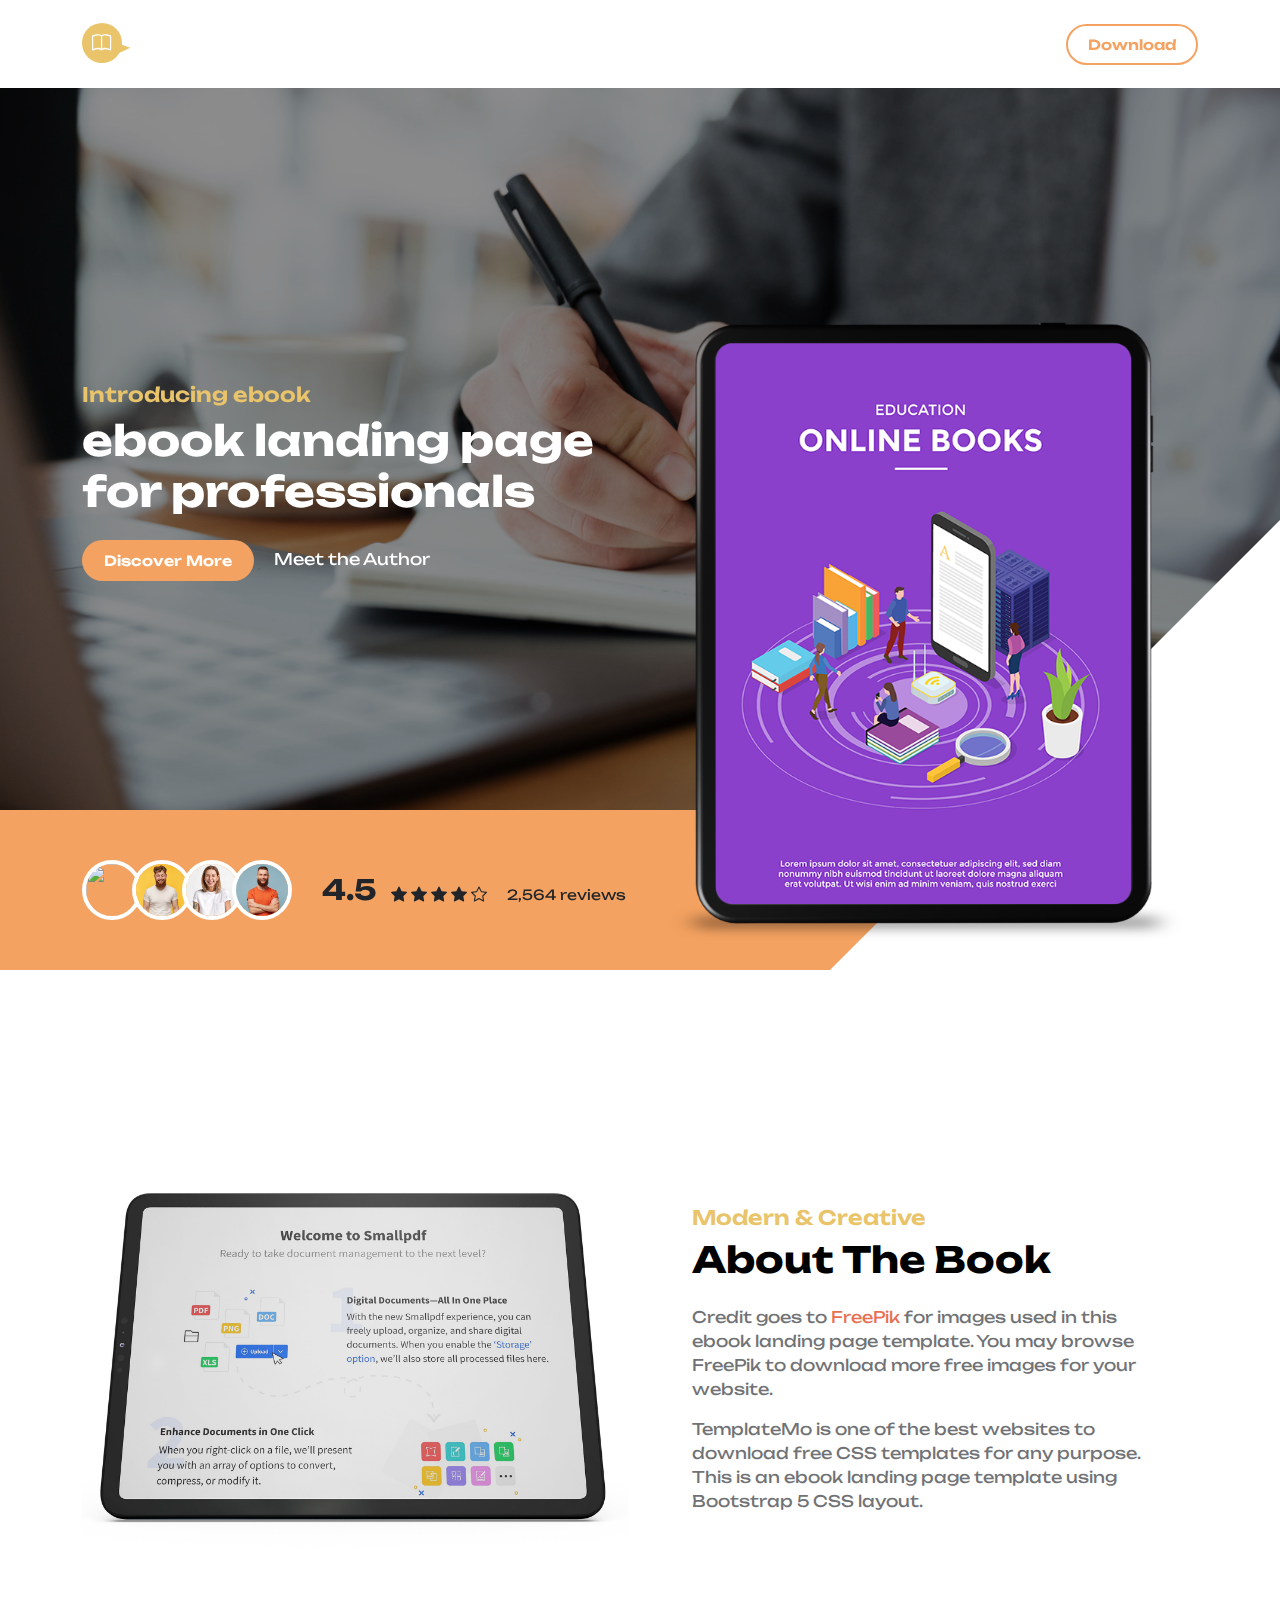
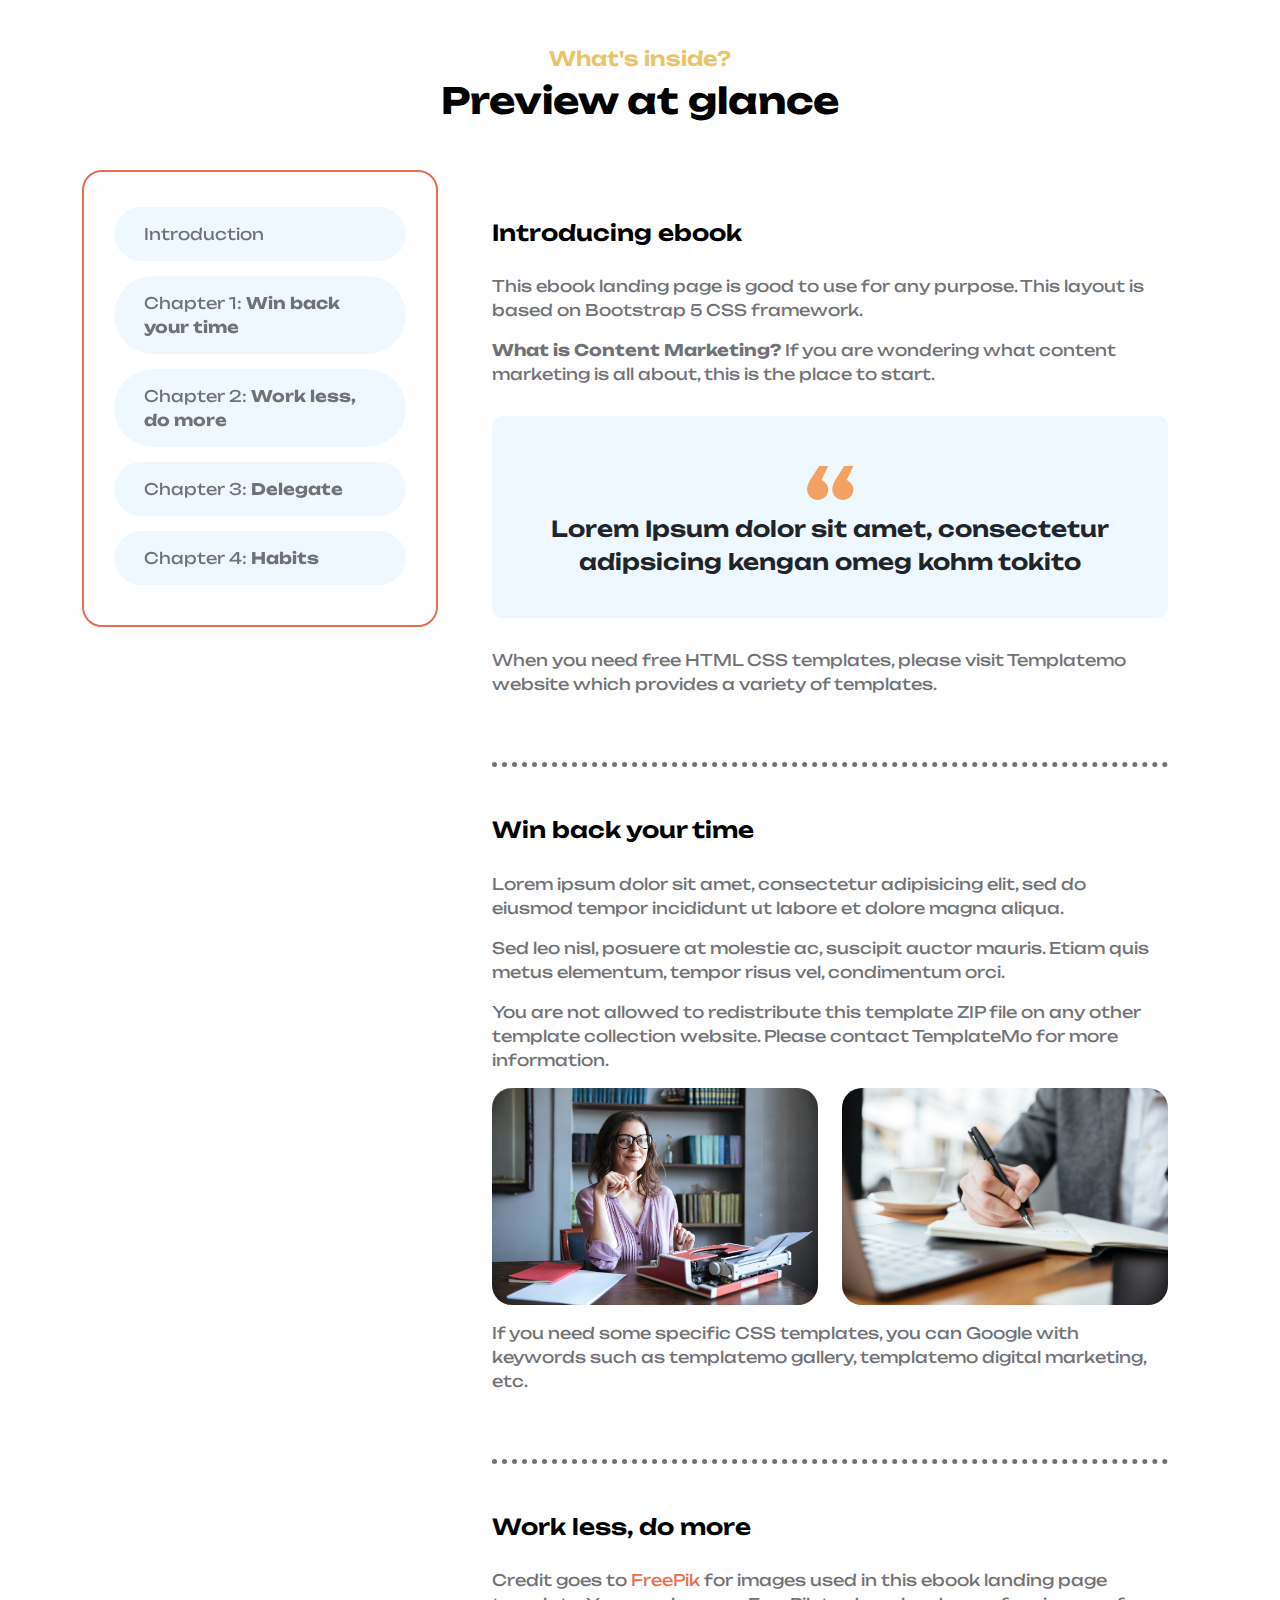
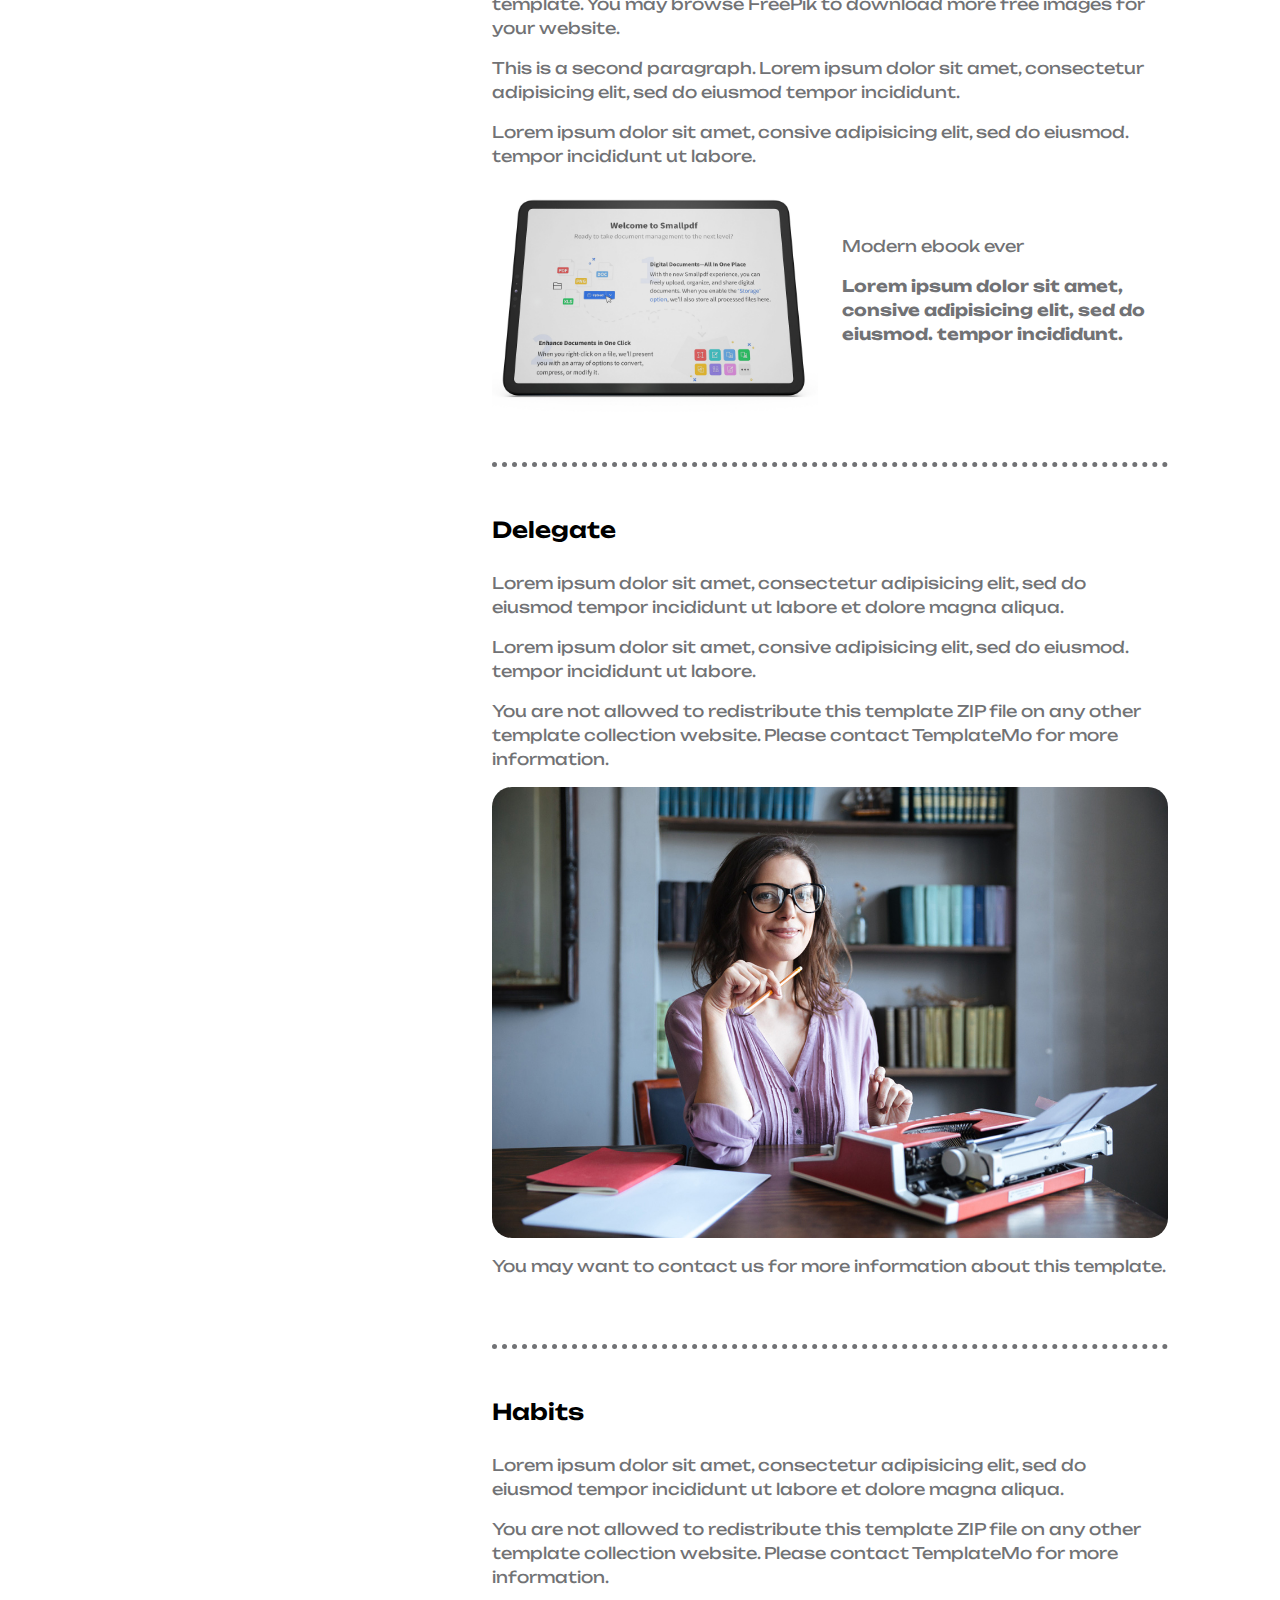
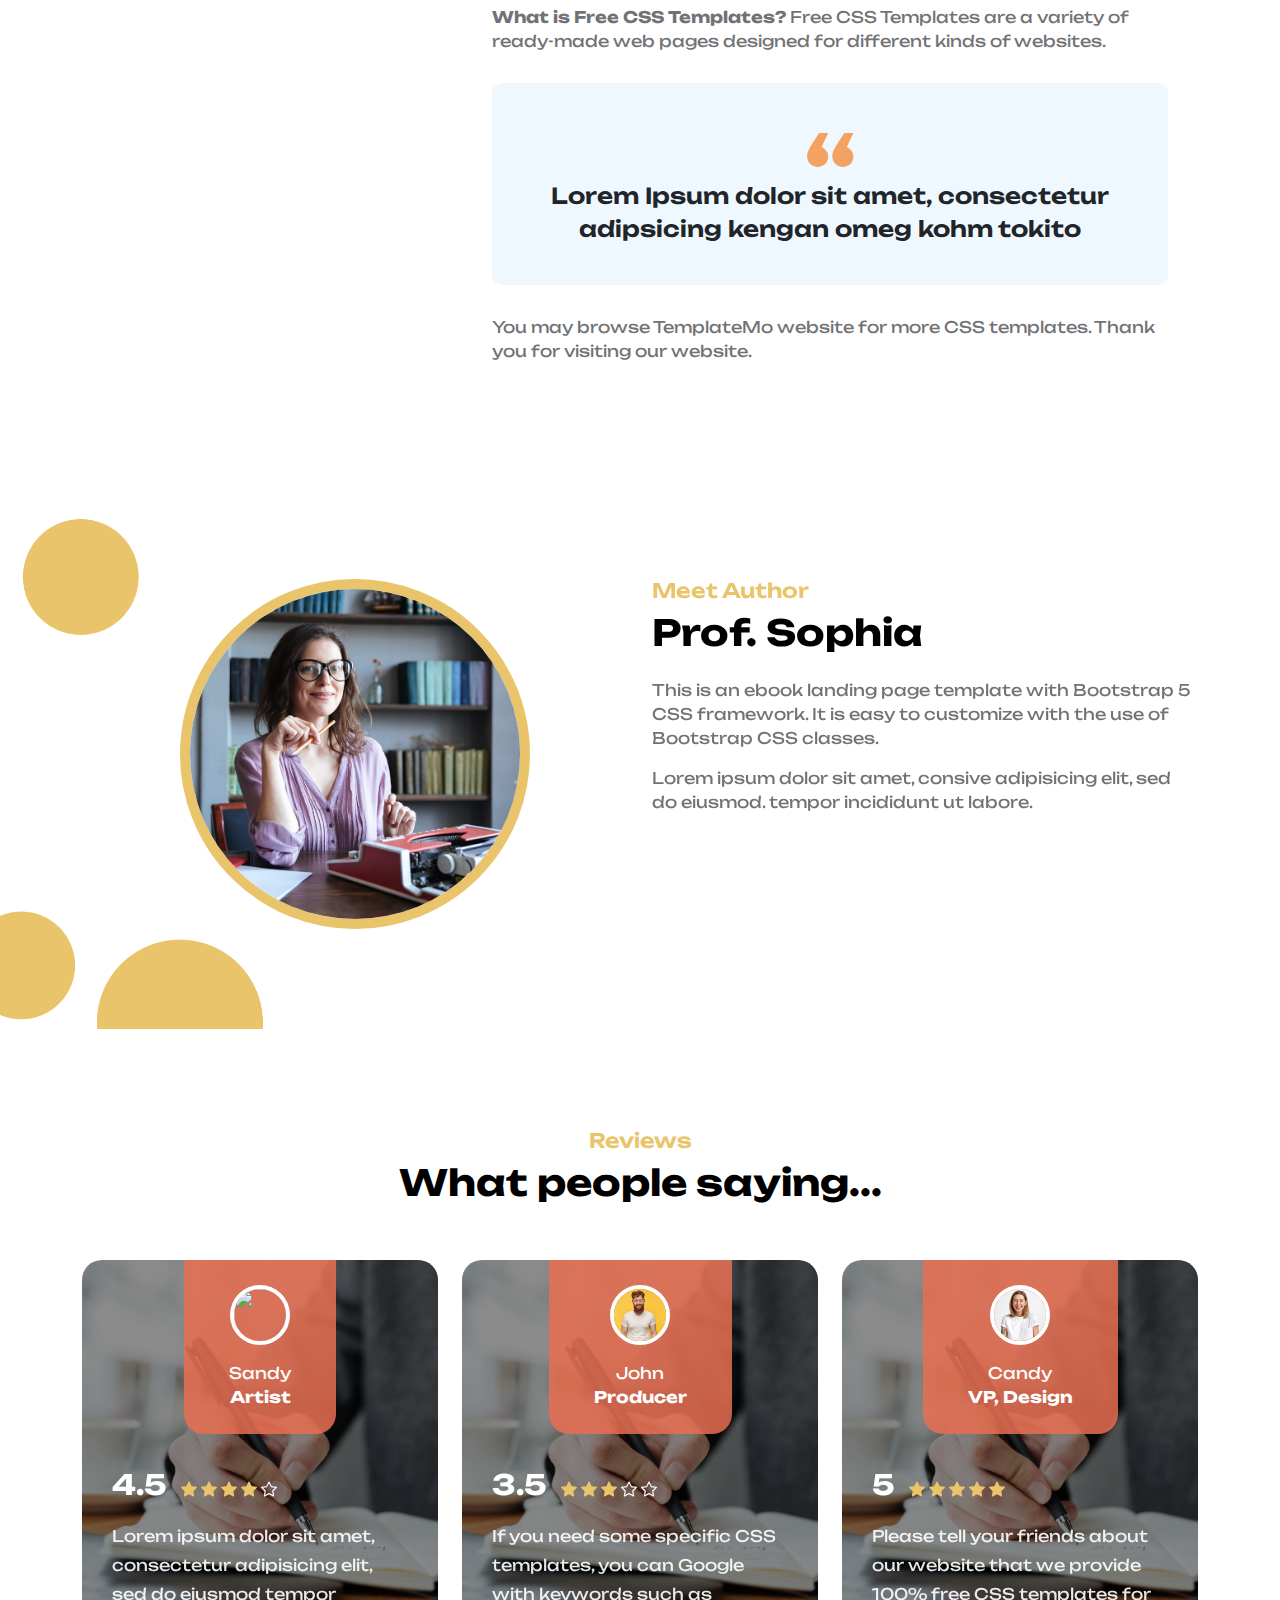
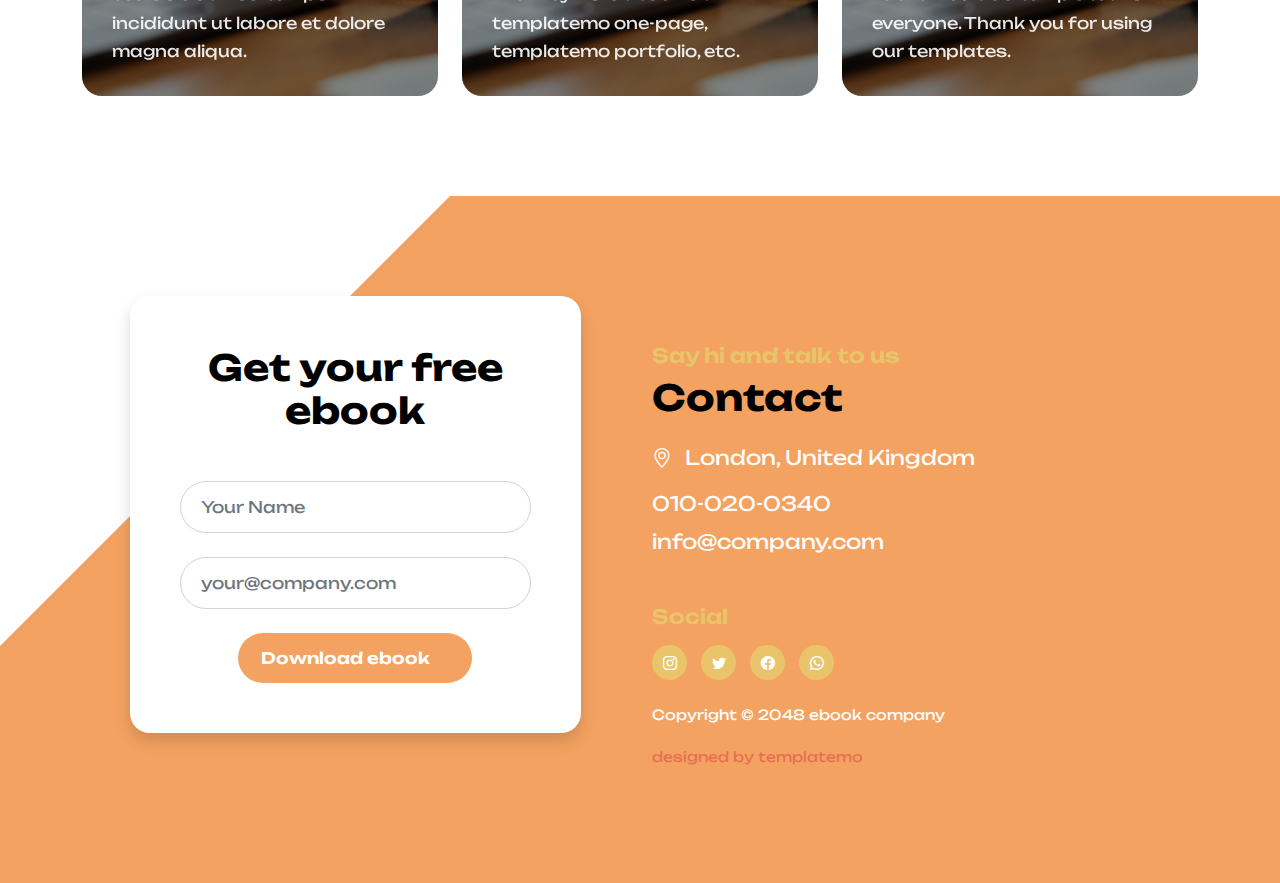
==== index.html @ 5becfe25 "Add files via upload" ====
<!doctype html>
<html lang="en">
    <head>
        <meta charset="utf-8">
        <meta name="viewport" content="width=device-width, initial-scale=1">

        <meta name="description" content="">
        <meta name="author" content="">

        <title>ebook landing page template</title>

        <!-- CSS FILES -->        
        <link rel="preconnect" href="https://fonts.googleapis.com">
        
        <link rel="preconnect" href="https://fonts.gstatic.com" crossorigin>

        <link href="https://fonts.googleapis.com/css2?family=Unbounded:wght@300;400;600;700&display=swap" rel="stylesheet">

        <link href="css/bootstrap.min.css" rel="stylesheet">

        <link href="css/bootstrap-icons.css" rel="stylesheet">

        <link href="css/templatemo-ebook-landing.css" rel="stylesheet">
<!--

TemplateMo 588 ebook landing

https://templatemo.com/tm-588-ebook-landing

-->
    </head>
    
    <body>

        <main>

            <nav class="navbar navbar-expand-lg">
                <div class="container">
                    <a class="navbar-brand" href="index.html">
                        <i class="navbar-brand-icon bi-book me-2"></i>
                        <span>renata</span>
                    </a>

                    <div class="d-lg-none ms-auto me-3">
                        <a href="#" class="btn custom-btn custom-border-btn btn-naira btn-inverted">
                            <i class="btn-icon bi-cloud-download"></i>
                            <span>Download</span><!-- duplicated another one below for mobile -->
                        </a>
                    </div>
    
                    <button class="navbar-toggler" type="button" data-bs-toggle="collapse" data-bs-target="#navbarNav" aria-controls="navbarNav" aria-expanded="false" aria-label="Toggle navigation">
                        <span class="navbar-toggler-icon"></span>
                    </button>
    
                    <div class="collapse navbar-collapse" id="navbarNav">
                        <ul class="navbar-nav ms-lg-auto me-lg-4">
                            <li class="nav-item">
                                <a class="nav-link click-scroll" href="#section_1">Home</a>
                            </li>
    
                            <li class="nav-item">
                                <a class="nav-link click-scroll" href="#section_2">The Book</a>
                            </li>

                            <li class="nav-item">
                                <a class="nav-link click-scroll" href="#section_3">Author</a>
                            </li>

                            <li class="nav-item">
                                <a class="nav-link click-scroll" href="#section_4">Reviews</a>
                            </li>

                            <li class="nav-item">
                                <a class="nav-link click-scroll" href="#section_5">Contact</a>
                            </li>
                        </ul>

                        <div class="d-none d-lg-block">
                            <a href="#" class="btn custom-btn custom-border-btn btn-naira btn-inverted">
                                <i class="btn-icon bi-cloud-download"></i>
                                <span>Download</span><!-- duplicated above one for mobile -->
                            </a>
                        </div>
                    </div>
                </div>
            </nav>
            

            <section class="hero-section d-flex justify-content-center align-items-center" id="section_1">
                <div class="container">
                    <div class="row">

                        <div class="col-lg-6 col-12 mb-5 pb-5 pb-lg-0 mb-lg-0">

                            <h6>Introducing ebook</h6>

                            <h1 class="text-white mb-4">ebook landing page for professionals</h1>

                            <a href="#section_2" class="btn custom-btn smoothscroll me-3">Discover More</a>

                            <a href="#section_3" class="link link--kale smoothscroll">Meet the Author</a>
                        </div>

                        <div class="hero-image-wrap col-lg-6 col-12 mt-3 mt-lg-0">
                            <img src="images/education-online-books.png" class="hero-image img-fluid" alt="education online books">
                        </div>

                    </div>
                </div>
            </section>


            <section class="featured-section">
                <div class="container">
                    <div class="row">

                        <div class="col-lg-8 col-12">
                            <div class="avatar-group d-flex flex-wrap align-items-center">
                                <img src="images/avatar/portrait-beautiful-young-woman-standing-grey-wall.jpg" class="img-fluid avatar-image" alt="">

                                <img src="images/avatar/portrait-young-redhead-bearded-male.jpg" class="img-fluid avatar-image avatar-image-left" alt="">

                                <img src="images/avatar/pretty-blonde-woman.jpg" class="img-fluid avatar-image avatar-image-left" alt="">

                                <img src="images/avatar/studio-portrait-emotional-happy-funny-smiling-boyfriend.jpg" class="img-fluid avatar-image avatar-image-left" alt="">

                                <div class="reviews-group mt-3 mt-lg-0">
                                    <strong>4.5</strong>

                                    <i class="bi-star-fill"></i>
                                    <i class="bi-star-fill"></i>
                                    <i class="bi-star-fill"></i>
                                    <i class="bi-star-fill"></i>
                                    <i class="bi-star"></i>

                                    <small class="ms-3">2,564 reviews</small>
                                </div>
                            </div>
                        </div>
                    </div>
                </div>
            </section>


            <section class="py-lg-5"></section>


            <section class="book-section section-padding" id="section_2">
                <div class="container">
                    <div class="row">

                        <div class="col-lg-6 col-12">
                            <img src="images/tablet-screen-contents.jpg" class="img-fluid" alt="">
                        </div>

                        <div class="col-lg-6 col-12">
                            <div class="book-section-info">
                                <h6>Modern &amp; Creative</h6>


                                <h2 class="mb-4">About The Book</h2>

                                <p>Credit goes to <a rel="nofollow" href="https://freepik.com" target="_blank">FreePik</a> for images used in this ebook landing page template. You may browse FreePik to download more free images for your website.</p>

                                <p>TemplateMo is one of the best websites to download free CSS templates for any purpose. This is an ebook landing page template using Bootstrap 5 CSS layout.</p>
                            </div>
                        </div>

                    </div>
                </div>
            </section>


            <section>
                <div class="container">
                    <div class="row">

                        <div class="col-lg-12 col-12 text-center">
                            <h6>What's inside?</h6>

                            <h2 class="mb-5">Preview at glance</h2>
                        </div>

                        <div class="col-lg-4 col-12">
                            <nav id="navbar-example3" class="h-100 flex-column align-items-stretch">
                                <nav class="nav nav-pills flex-column">
                                    <a class="nav-link smoothscroll" href="#item-1">Introduction</a>

                                    <a class="nav-link smoothscroll" href="#item-2">Chapter 1: <strong>Win back your time</strong></a>

                                    <a class="nav-link smoothscroll" href="#item-3">Chapter 2: <strong>Work less, do more</strong></a>

                                    <a class="nav-link smoothscroll" href="#item-4">Chapter 3: <strong>Delegate</strong></a>

                                    <a class="nav-link smoothscroll" href="#item-5">Chapter 4: <strong>Habits</strong></a>
                                </nav>
                            </nav>
                        </div>

                        <div class="col-lg-8 col-12">
                            <div data-bs-spy="scroll" data-bs-target="#navbar-example3" data-bs-smooth-scroll="true" class="scrollspy-example-2" tabindex="0">
                                <div class="scrollspy-example-item" id="item-1">
                                    <h5>Introducing ebook</h5>

                                    <p>This ebook landing page is good to use for any purpose. This layout is based on Bootstrap 5 CSS framework.</p>

                                    <p><strong>What is Content Marketing?</strong> If you are wondering what content marketing is all about, this is the place to start.</p>

                                    <blockquote class="blockquote">Lorem Ipsum dolor sit amet, consectetur adipsicing kengan omeg kohm tokito</blockquote>

                                    <p>When you need free HTML CSS templates, please visit Templatemo website which provides a variety of templates.</p>
                                </div>

                                <div class="scrollspy-example-item" id="item-2">
                                    <h5>Win back your time</h5>

                                    <p>Lorem ipsum dolor sit amet, consectetur adipisicing elit, sed do eiusmod tempor incididunt ut labore et dolore magna aliqua.</p>

                                    <p>Sed leo nisl, posuere at molestie ac, suscipit auctor mauris. Etiam quis metus elementum, tempor risus vel, condimentum orci.</p>

                                    <p>You are not allowed to redistribute this template ZIP file on any other template collection website. Please contact TemplateMo for more information.</p>

                                    <div class="row">
                                        <div class="col-lg-6 col-12 mb-3">
                                            <img src="images/portrait-mature-smiling-authoress-sitting-desk.jpg" class="scrollspy-example-item-image img-fluid" alt="">
                                        </div>

                                        <div class="col-lg-6 col-12 mb-3">
                                            <img src="images/businessman-sitting-by-table-cafe.jpg" class="scrollspy-example-item-image img-fluid" alt="">
                                        </div>
                                    </div>

                                    <p>If you need some specific CSS templates, you can Google with keywords such as templatemo gallery, templatemo digital marketing, etc.</p>
                                </div>

                                <div class="scrollspy-example-item" id="item-3">
                                    <h5>Work less, do more</h5>

                                    <p>Credit goes to <a rel="nofollow" href="https://freepik.com" target="_blank">FreePik</a> for images used in this ebook landing page template. You may browse FreePik to download more free images for your website.</p>
                                    <p>This is a second paragraph. Lorem ipsum dolor sit amet, consectetur adipisicing elit, sed do eiusmod tempor incididunt.</p>

                                    <p>Lorem ipsum dolor sit amet, consive adipisicing elit, sed do eiusmod. tempor incididunt ut labore.</p>

                                    <div class="row align-items-center">
                                        <div class="col-lg-6 col-12">
                                            <img src="images/tablet-screen-contents.jpg" class="img-fluid" alt="">
                                        </div>

                                        <div class="col-lg-6 col-12">
                                            <p>Modern ebook ever</p>

                                            <p><strong>Lorem ipsum dolor sit amet, consive adipisicing elit, sed do eiusmod. tempor incididunt.</strong></p>
                                        </div>
                                    </div>
                                </div>

                                <div class="scrollspy-example-item" id="item-4">
                                    <h5>Delegate</h5>

                                    <p>Lorem ipsum dolor sit amet, consectetur adipisicing elit, sed do eiusmod tempor incididunt ut labore et dolore magna aliqua.</p>

                                    <p>Lorem ipsum dolor sit amet, consive adipisicing elit, sed do eiusmod. tempor incididunt ut labore.</p>

                                    <p>You are not allowed to redistribute this template ZIP file on any other template collection website. Please contact TemplateMo for more information.</p>

                                    <img src="images/portrait-mature-smiling-authoress-sitting-desk.jpg" class="scrollspy-example-item-image img-fluid mb-3" alt="">

                                    <p>You may want to contact us for more information about this template.</p>
                                </div>

                                <div class="scrollspy-example-item" id="item-5">
                                    <h5>Habits</h5>

                                    <p>Lorem ipsum dolor sit amet, consectetur adipisicing elit, sed do eiusmod tempor incididunt ut labore et dolore magna aliqua.</p>

                                    <p>You are not allowed to redistribute this template ZIP file on any other template collection website. Please contact TemplateMo for more information.</p>

                                    <p><strong>What is Free CSS Templates?</strong> Free CSS Templates are a variety of ready-made web pages designed for different kinds of websites.</p>

                                    <blockquote class="blockquote">Lorem Ipsum dolor sit amet, consectetur adipsicing kengan omeg kohm tokito</blockquote>

                                    <p>You may browse TemplateMo website for more CSS templates. Thank you for visiting our website.</p>
                                </div>
                            </div>
                        </div>

                    </div>
                </div>
            </section>


            <section class="author-section section-padding" id="section_3">
                <div class="container">
                    <div class="row">

                        <div class="col-lg-6 col-12">
                            <img src="images/portrait-mature-smiling-authoress-sitting-desk.jpg" class="author-image img-fluid" alt="">
                        </div>

                        <div class="col-lg-6 col-12 mt-5 mt-lg-0">
                            <h6>Meet Author</h6>

                            <h2 class="mb-4">Prof. Sophia</h2>

                            <p>This is an ebook landing page template with Bootstrap 5 CSS framework. It is easy to customize with the use of Bootstrap CSS classes.</p>

                            <p>Lorem ipsum dolor sit amet, consive adipisicing elit, sed do eiusmod. tempor incididunt ut labore.</p>
                        </div>

                    </div>
                </div>
            </section>


            <section class="reviews-section section-padding" id="section_4">
                <div class="container">
                    <div class="row">

                        <div class="col-lg-12 col-12 text-center mb-5">
                            <h6>Reviews</h6>

                            <h2>What people saying...</h2>
                        </div>

                        <div class="col-lg-4 col-12">
                            <div class="custom-block d-flex flex-wrap">
                                <div class="custom-block-image-wrap d-flex flex-column">
                                    <img src="images/avatar/portrait-beautiful-young-woman-standing-grey-wall.jpg" class="img-fluid avatar-image" alt="">

                                    <div class="text-center mt-3">
                                        <span class="text-white">Sandy</span>

                                        <strong class="d-block text-white">Artist</strong>
                                    </div>
                                </div>

                                <div class="custom-block-info">
                                    <div class="reviews-group mb-3">
                                        <strong>4.5</strong>

                                        <i class="bi-star-fill"></i>
                                        <i class="bi-star-fill"></i>
                                        <i class="bi-star-fill"></i>
                                        <i class="bi-star-fill"></i>
                                        <i class="bi-star"></i>
                                    </div>

                                    <p class="mb-0">Lorem ipsum dolor sit amet, consectetur adipisicing elit, sed do eiusmod tempor incididunt ut labore et dolore magna aliqua.</p>
                                </div>
                            </div>
                        </div>

                        <div class="col-lg-4 col-12 my-5 my-lg-0">
                            <div class="custom-block d-flex flex-wrap">
                                <div class="custom-block-image-wrap d-flex flex-column">
                                    <img src="images/avatar/portrait-young-redhead-bearded-male.jpg" class="img-fluid avatar-image avatar-image-left" alt="">

                                    <div class="text-center mt-3">
                                        <span class="text-white">John</span>

                                        <strong class="d-block text-white">Producer</strong>
                                    </div>
                                </div>

                                <div class="custom-block-info">
                                    <div class="reviews-group mb-3">
                                        <strong>3.5</strong>

                                        <i class="bi-star-fill"></i>
                                        <i class="bi-star-fill"></i>
                                        <i class="bi-star-fill"></i>
                                        <i class="bi-star"></i>
                                        <i class="bi-star"></i>
                                    </div>

                                    <p class="mb-0">If you need some specific CSS templates, you can Google with keywords such as templatemo one-page, templatemo portfolio, etc.</p>
                                </div>
                            </div>
                        </div>

                        <div class="col-lg-4 col-12">
                            <div class="custom-block d-flex flex-wrap">
                                <div class="custom-block-image-wrap d-flex flex-column">
                                    <img src="images/avatar/pretty-blonde-woman.jpg" class="img-fluid avatar-image" alt="">

                                    <div class="text-center mt-3">
                                        <span class="text-white">Candy</span>

                                        <strong class="d-block text-white">VP, Design</strong>
                                    </div>
                                </div>

                                <div class="custom-block-info">
                                    <div class="reviews-group mb-3">
                                        <strong>5</strong>

                                        <i class="bi-star-fill"></i>
                                        <i class="bi-star-fill"></i>
                                        <i class="bi-star-fill"></i>
                                        <i class="bi-star-fill"></i>
                                        <i class="bi-star-fill"></i>
                                    </div>

                                    <p class="mb-0">Please tell your friends about our website that we provide 100% free CSS templates for everyone. Thank you for using our templates.</p>
                                </div>
                            </div>
                        </div>

                    </div>
                </div>
            </section>


            <section class="contact-section section-padding" id="section_5">
                <div class="container">
                    <div class="row">

                        <div class="col-lg-5 col-12 mx-auto">
                            <form class="custom-form ebook-download-form bg-white shadow" action="#" method="post" role="form">
                                <div class="text-center mb-5">
                                    <h2 class="mb-1">Get your free ebook</h2>
                                </div>

                                <div class="ebook-download-form-body">
                                    <div class="input-group mb-4">
                                        <input type="text" name="ebook-form-name" id="ebook-form-name" class="form-control" aria-label="ebook-form-name" aria-describedby="basic-addon1" placeholder="Your Name" required>

                                        <span class="input-group-text" id="basic-addon1">
                                            <i class="custom-form-icon bi-person"></i>
                                        </span>
                                    </div>

                                    <div class="input-group mb-4">
                                        <input type="email" name="ebook-email" id="ebook-email" pattern="[^ @]*@[^ @]*" class="form-control" placeholder="your@company.com" aria-label="ebook-form-email" aria-describedby="basic-addon2" required="">

                                        <span class="input-group-text" id="basic-addon2">
                                            <i class="custom-form-icon bi-envelope"></i>
                                        </span>
                                    </div>

                                    <div class="col-lg-8 col-md-10 col-8 mx-auto">
                                        <button type="submit" class="form-control">Download ebook</button>
                                    </div>
                                </div>
                            </form>
                        </div>

                        <div class="col-lg-6 col-12">
                            <h6 class="mt-5">Say hi and talk to us</h6>

                            <h2 class="mb-4">Contact</h2>

                            <p class="mb-3">
                                <i class="bi-geo-alt me-2"></i>
                                London, United Kingdom
                            </p>

                            <p class="mb-2">
                                <a href="tel: 010-020-0340" class="contact-link">
                                    010-020-0340
                                </a>
                            </p>

                            <p>
                                <a href="mailto:info@company.com" class="contact-link">
                                    info@company.com
                                </a>
                            </p>

                            <h6 class="site-footer-title mt-5 mb-3">Social</h6>

                            <ul class="social-icon mb-4">
                                <li class="social-icon-item">
                                    <a href="#" class="social-icon-link bi-instagram"></a>
                                </li>

                                <li class="social-icon-item">
                                    <a href="#" class="social-icon-link bi-twitter"></a>
                                </li>
                                
                                <li class="social-icon-item">
                                    <a href="#" class="social-icon-link bi-facebook"></a>
                                </li>

                                <li class="social-icon-item">
                                    <a href="#" class="social-icon-link bi-whatsapp"></a>
                                </li>
                            </ul>

                            <p class="copyright-text">Copyright © 2048 ebook company
                            <br><br><a rel="nofollow" href="https://templatemo.com" target="_blank">designed by templatemo</a></p>
                        </div>

                    </div>
                </div>
            </section>
        </main>

        <!-- JAVASCRIPT FILES -->
        <script src="js/jquery.min.js"></script>
        <script src="js/bootstrap.bundle.min.js"></script>
        <script src="js/jquery.sticky.js"></script>
        <script src="js/click-scroll.js"></script>
        <script src="js/custom.js"></script>

    </body>
</html>
---- css/templatemo-ebook-landing.css ----
/*

TemplateMo 588 ebook landing

https://templatemo.com/tm-588-ebook-landing

*/

/*---------------------------------------
  CUSTOM PROPERTIES ( VARIABLES )             
-----------------------------------------*/
:root {
  --white-color:                  #ffffff;
  --primary-color:                #E76F51;
  --secondary-color:              #E9C46A;
  --section-bg-color:             #f0f8ff;
  --custom-btn-bg-color:          #F4A261;
  --custom-btn-bg-hover-color:    #E76F51;
  --dark-color:                   #000000;
  --p-color:                      #717275;
  --link-hover-color:             #E76F51;

  --body-font-family:             'Unbounded', sans-serif;

  --h1-font-size:                 42px;
  --h2-font-size:                 36px;
  --h3-font-size:                 28px;
  --h4-font-size:                 24px;
  --h5-font-size:                 22px;
  --h6-font-size:                 20px;
  --p-font-size:                  16px;
  --menu-font-size:               12px;
  --btn-font-size:                14px;
  --copyright-font-size:          14px;

  --border-radius-large:          100px;
  --border-radius-medium:         20px;
  --border-radius-small:          10px;

  --font-weight-light:            300;
  --font-weight-normal:           400;
  --font-weight-semibold:         600;
  --font-weight-bold:             700;
}

body {
  background-color: var(--white-color);
  font-family: var(--body-font-family); 
}


/*---------------------------------------
  TYPOGRAPHY               
-----------------------------------------*/

h2,
h3,
h4,
h5,
h6 {
  color: var(--dark-color);
}

h1,
h2,
h3,
h4,
h5,
h6 {
  font-weight: var(--font-weight-semibold);
}

h1 {
  font-size: var(--h1-font-size);
  font-weight: var(--font-weight-bold);
}

h2 {
  font-size: var(--h2-font-size);
  font-weight: var(--font-weight-bold);
}

h3 {
  font-size: var(--h3-font-size);
}

h4 {
  font-size: var(--h4-font-size);
}

h5 {
  font-size: var(--h5-font-size);
}

h6 {
  color: var(--secondary-color);
  font-size: var(--h6-font-size);
}

p {
  color: var(--p-color);
  font-size: var(--p-font-size);
  font-weight: var(--font-weight-normal);
}

ul li {
  color: var(--p-color);
  font-size: var(--p-font-size);
  font-weight: var(--font-weight-normal);
}

a, 
button {
  touch-action: manipulation;
  transition: all 0.3s;
}

a {
  display: inline-block;
  color: var(--primary-color);
  text-decoration: none;
}

a:hover {
  color: var(--link-hover-color);
}

b,
strong {
  font-weight: var(--font-weight-bold);
}


/*---------------------------------------
  SECTION               
-----------------------------------------*/
.section-padding {
  padding-top: 100px;
  padding-bottom: 100px;
}

::selection {
  background-color: var(--secondary-color);
  color: var(--white-color);
}


/*---------------------------------------
  AVATAR IMAGE               
-----------------------------------------*/
.avatar-image {
  border: 4px solid var(--white-color);
  border-radius: 100px;
  width: 60px;
  height: 60px;
  object-fit: cover;
}

.avatar-image-left {
  position: relative;
  left: -10px;
}

.avatar-image-left + .avatar-image-left {
  left: -20px;
}

.avatar-image-left + .avatar-image-left + .avatar-image-left {
  left: -30px;
}

.avatar-image-left + .avatar-image-left + .avatar-image-left + .avatar-image-left {
  left: -40px;
}

.avatar-group,
.reviews-group {
  position: relative;
  z-index: 22;
}

.reviews-group {
  display: inline-block;
  vertical-align: top;
}

.reviews-group strong {
  font-size: var(--h3-font-size);
  margin-right: 10px;
}


/*---------------------------------------
  CUSTOM LINK              
-----------------------------------------*/
.link {
  cursor: pointer;
  position: relative;
  white-space: nowrap;
  color: var(--white-color);
}

.link::before,
.link::after {
  position: absolute;
  width: 100%;
  height: 1px;
  background: currentColor;
  top: 100%;
  left: 0;
  pointer-events: none;
}

.link::before {
  content: '';
}

.link--kale::before {
  height: 10px;
  top: 100%;
  opacity: 0;
}

.link--kale:hover::before {
  opacity: 1;
  animation: lineUp 0.3s ease forwards;
}

@keyframes lineUp {
    0% {
      transform-origin: 50% 100%;
      transform: scale3d(1, 0.045, 1);
    }

    50% {
      transform-origin: 50% 100%;
      transform: scale3d(1, 1, 1);
    }

    51% {
      transform-origin: 50% 0%;
      transform: scale3d(1, 1, 1);
    }

    100% {
      transform-origin: 50% 0%;
      transform: scale3d(1, 0.045, 1);
    }
}

.link--kale::after {
    content: '';
    transition: opacity 0.3s;
    opacity: 0;
    transition-delay: 0s;
}

.link--kale:hover::after {
    opacity: 1;
    transition-delay: 0.3s;
}


/*---------------------------------------
  CUSTOM BUTTON               
-----------------------------------------*/
.custom-btn {
  background: var(--custom-btn-bg-color);
  border: 2px solid transparent;
  border-radius: var(--border-radius-large);
  color: var(--white-color);
  font-size: var(--btn-font-size);
  font-weight: var(--font-weight-semibold);
  line-height: normal;
  transition: all 0.3s;
  padding: 10px 20px;
}

.custom-btn:hover {
  background: var(--custom-btn-bg-hover-color);
  color: var(--white-color);
}

.custom-border-btn {
  background: transparent;
  border: 2px solid var(--custom-btn-bg-color);
  color: var(--custom-btn-bg-color);
}

.custom-border-btn:hover {
  background: var(--custom-btn-bg-color);
  border-color: transparent;
  color: var(--white-color);
}

.custom-btn-bg-white {
  border-color: var(--white-color);
  color: var(--white-color);
}

.btn-naira {
  padding: 0;
  position: relative;
  z-index: 1;
  overflow: hidden;
  -webkit-backface-visibility: hidden;
  -webkit-transition: background-color 0.3s;
  transition: background-color 0.3s;
}

.btn-naira::before {
  content: '';
  position: absolute;
  left: -50%;
  width: 200%;
  height: 200%;
  background: var(--primary-color);
  top: -50%;
  z-index: -1;
  -webkit-transform: translate3d(0, -100%, 0) rotate3d(0, 0, 1, -10deg);
  transform: translate3d(0, -100%, 0) rotate3d(0, 0, 1, -10deg);
}

.btn-naira.btn-inverted::before {
  background: var(--primary-color);
}

.btn-naira > span {
  display: block;
  vertical-align: middle;
}

.btn-naira .btn-icon {
  position: absolute;
  top: 0;
  width: 100%;
  left: 0;
  color: var(--white-color);
  -webkit-transform: translate3d(0, -100%, 0);
  transform: translate3d(0, -100%, 0);
}

.btn-naira > span,
.btn-naira .btn-icon {
  padding: 10px 20px;
  -webkit-transition: -webkit-transform 0.3s;
  transition: transform 0.3s;
  -webkit-transition-timing-function: cubic-bezier(0.75, 0, 0.125, 1);
  transition-timing-function: cubic-bezier(0.75, 0, 0.125, 1);
}

.btn-naira:hover::before {
  -webkit-animation: anim-naira-1 0.3s forwards ease-in;
  animation: anim-naira-1 0.3s forwards ease-in;
}

@-webkit-keyframes anim-naira-1 {
  50% {
    -webkit-transform: translate3d(0, -50%, 0) rotate3d(0, 0, 1, -10deg);
    transform: translate3d(0, -50%, 0) rotate3d(0, 0, 1, -10deg);
    -webkit-animation-timing-function: ease-out;
    animation-timing-function: ease-out;
  }
  100% {
    -webkit-transform: translate3d(0, 0%, 0) rotate3d(0, 0, 1, 0deg);
    transform: translate3d(0, 0%, 0) rotate3d(0, 0, 1, 0deg);
  }
}

@keyframes anim-naira-1 {
  50% {
    -webkit-transform: translate3d(0, -50%, 0) rotate3d(0, 0, 1, -10deg);
    transform: translate3d(0, -50%, 0) rotate3d(0, 0, 1, -10deg);
    -webkit-animation-timing-function: ease-out;
    animation-timing-function: ease-out;
  }
  100% {
    -webkit-transform: translate3d(0, 0%, 0) rotate3d(0, 0, 1, 0deg);
    transform: translate3d(0, 0%, 0) rotate3d(0, 0, 1, 0deg);
  }
}

.btn-naira:hover {
  background-color: var(--primary-color);
  -webkit-transition: background-color 0s 0.3s;
  transition: background-color 0s 0.3s;
}

.btn-naira.btn-inverted:hover {
  background-color: var(--primary-color);
}

.btn-naira:hover .btn-icon {
  -webkit-transform: translate3d(0, 0, 0);
  transform: translate3d(0, 0, 0);
}

.btn-naira:hover > span {
  opacity: 0;
  -webkit-transform: translate3d(0, 100%, 0);
  transform: translate3d(0, 100%, 0);
}


/*---------------------------------------
  NAVIGATION              
-----------------------------------------*/
.sticky-wrapper {
  position: absolute;
  top: 0;
  right: 0;
  left: 0;
}

.sticky-wrapper.is-sticky .navbar {
  background-color: rgba(0, 0, 0, 0.85);
}

.navbar {
  background: transparent;
  z-index: 99;
  padding-top: 15px;
  padding-bottom: 15px;
}

.navbar-brand,
.navbar-brand:hover {
  font-size: var(--h3-font-size);
  font-weight: var(--font-weight-bold);
  display: block;
  color: var(--white-color);
}

.navbar-brand-icon {
  background: var(--secondary-color);
  border-radius: var(--border-radius-large);
  display: inline-block;
  vertical-align: top;
  color: var(--white-color);
  font-size: var(--h6-font-size);
  width: 40px;
  height: 40px;
  line-height: 40px;
  text-align: center;
  position: relative;
}

.navbar-brand-icon::after {
  content: "";
  position: absolute;
  z-index: -1;
  top: 10px;
  right: -5px;
  width: 0;
  height: 0;
  border-style: solid;
  border-width: 0 0 20px 20px;
  border-color: transparent transparent var(--secondary-color) transparent;
  pointer-events: none;
  transform: rotate(65deg);
}

.navbar-expand-lg .navbar-nav .nav-link {
  border-radius: var(--border-radius-large);
  margin: 10px;
  padding: 10px;
}

.navbar-nav .nav-link {
  display: inline-block;
  color: var(--white-color);
  font-size: var(--menu-font-size);
  font-weight: var(--font-weight-semibold);
  letter-spacing: 0.5px;
  position: relative;
  padding-top: 15px;
  padding-bottom: 15px;
}

.navbar-nav .nav-link.active, 
.navbar-nav .nav-link:hover {
  color: var(--primary-color);
}

.navbar-toggler {
  border: 0;
  padding: 0;
  cursor: pointer;
  margin: 0;
  width: 30px;
  height: 35px;
  outline: none;
}

.navbar-toggler:focus {
  outline: none;
  box-shadow: none;
}

.navbar-toggler[aria-expanded="true"] .navbar-toggler-icon {
  background: transparent;
}

.navbar-toggler[aria-expanded="true"] .navbar-toggler-icon:before,
.navbar-toggler[aria-expanded="true"] .navbar-toggler-icon:after {
  transition: top 300ms 50ms ease, -webkit-transform 300ms 350ms ease;
  transition: top 300ms 50ms ease, transform 300ms 350ms ease;
  transition: top 300ms 50ms ease, transform 300ms 350ms ease, -webkit-transform 300ms 350ms ease;
  top: 0;
}

.navbar-toggler[aria-expanded="true"] .navbar-toggler-icon:before {
  transform: rotate(45deg);
}

.navbar-toggler[aria-expanded="true"] .navbar-toggler-icon:after {
  transform: rotate(-45deg);
}

.navbar-toggler .navbar-toggler-icon {
  background: var(--white-color);
  transition: background 10ms 300ms ease;
  display: block;
  width: 30px;
  height: 2px;
  position: relative;
}

.navbar-toggler .navbar-toggler-icon:before,
.navbar-toggler .navbar-toggler-icon:after {
  transition: top 300ms 350ms ease, -webkit-transform 300ms 50ms ease;
  transition: top 300ms 350ms ease, transform 300ms 50ms ease;
  transition: top 300ms 350ms ease, transform 300ms 50ms ease, -webkit-transform 300ms 50ms ease;
  position: absolute;
  right: 0;
  left: 0;
  background: var(--white-color);
  width: 30px;
  height: 2px;
  content: '';
}

.navbar-toggler .navbar-toggler-icon::before {
  top: -8px;
}

.navbar-toggler .navbar-toggler-icon::after {
  top: 8px;
}


/*---------------------------------------
  HERO        
-----------------------------------------*/
.hero-section {
  background-image: url('../images/businessman-sitting-by-table-cafe.jpg');
  background-repeat: no-repeat;
  background-size: cover;
  background-position: center;
  position: relative;
  padding-top: 50px;
}

.hero-section::after {
  content: "";
  position: absolute;
  top: 0;
  right: 0;
  bottom: 0;
  left: 0;
  pointer-events: none;
  background-color: rgba(0, 0, 0, 0.45);
}

.hero-section .row {
  position: relative;
  z-index: 22;
  top: 100px;
}

.hero-image {
  position: relative;
  z-index: 2;
  bottom: 100px;
  display: block;
  margin: auto;
}

@media screen and (min-width: 991px) {
  .hero-section {
    height: calc(90vh - 88px);
    padding-top: 350px;
  }
}


/*---------------------------------------
  FEATURED              
-----------------------------------------*/
.featured-section {
  background-color: var(--custom-btn-bg-color);
  position: relative;
  padding-top: 50px;
  padding-bottom: 50px;
}

.featured-section::after {
  content: "";
  position: absolute;
  bottom: 0;
  right: 0;
  width: 0;
  height: 0;
  border-style: solid;
  border-width: 0 0 450px 450px;
  border-color: transparent transparent var(--white-color) transparent;
  pointer-events: none;
}


/*---------------------------------------
  CUSTOM BLOCK              
-----------------------------------------*/
.custom-block {
  background-image: url('../images/businessman-sitting-by-table-cafe.jpg');
  background-repeat: no-repeat;
  background-size: cover;
  background-position: center;
  border-radius: var(--border-radius-medium);
  position: relative;
  overflow: hidden;
}

.custom-block::after {
  content: "";
  position: absolute;
  top: 0;
  right: 0;
  bottom: 0;
  left: 0;
  pointer-events: none;
  background-color: rgba(0, 0, 0, 0.45);
}

.custom-block .avatar-image {
  min-width: 60px;
  margin: auto;
  left: 0;
}

.custom-block .bi-star {
  color: var(--white-color);
}

.custom-block .bi-star-fill {
  color: var(--secondary-color);
}

.custom-block-image-wrap {
  background-color: rgba(231, 111, 81, 0.85);
  border-radius: 0 0 var(--border-radius-medium) var(--border-radius-medium);
  position: relative;
  z-index: 2;
  overflow: hidden;
  margin: auto;
  padding: 25px 45px;
}

.custom-block-info {
  position: relative;
  z-index: 2;
  padding: 30px;
}

.custom-block-info strong,
.custom-block-info p {
  color: var(--white-color);
}

.custom-block-info p {
  color: rgba(255, 255, 255, 0.9);
  line-height: 1.8;
}


/*---------------------------------------
  THE BOOK SECTION            
-----------------------------------------*/
.book-section-info {
  padding-top: 40px;
  padding-right: 40px;
  padding-left: 40px;
}

.nav-pills {
  border: 2px solid var(--primary-color);
  border-radius: var(--border-radius-medium);
  position: sticky;
  top: 120px;
  padding: 30px;
}

.nav-pills .nav-link {
  background: var(--section-bg-color);
  color: var(--p-color);
  border-radius: var(--border-radius-large);
  margin-top: 5px;
  margin-bottom: 10px;
  padding: 15px 30px;
}

.nav-pills .nav-link:hover,
.nav-pills .nav-link.active, 
.nav-pills .show>.nav-link {
  background: var(--primary-color);
  color: var(--white-color);
}

.scrollspy-example-2 {
  padding-right: 30px;
  padding-left: 30px;
}

.scrollspy-example-item {
  border-bottom: 5px dotted var(--p-color);
  min-height: 500px;
  padding-top: 20px;
  padding-bottom: 50px;
}

.scrollspy-example-item:last-child {
  border-bottom: 0;
}

.scrollspy-example-item-image {
  border-radius: var(--border-radius-medium);
}

.scrollspy-example-item h5 {
  padding-top: 30px;
  padding-bottom: 20px;
}

.blockquote {
  background: var(--section-bg-color);
  border-radius: var(--border-radius-small);
  font-size: var(--h5-font-size);
  font-weight: var(--font-weight-semibold);
  color: var(--site-footer-bg-color);
  margin-top: 30px;
  margin-bottom: 30px;
  padding: 80px 40px 40px 40px;
  text-align: center;
}

.blockquote::before {
  content: "“";
  color: var(--custom-btn-bg-color);
  font-size: 100px;
  line-height: 1rem;
  display: block;
}


/*---------------------------------------
  AUTHOR SECTION            
-----------------------------------------*/
.author-section {
  background-image: url('../images/circle-scatter-haikei.png');
  background-repeat: no-repeat;
  background-size: contain;
  background-position: left bottom;
  position: relative;
  margin-top: 50px;
}

.author-image {
  border: 10px solid var(--secondary-color);
  border-radius: 100%;
  display: block;
  margin: auto;
  width: 350px;
  height: 350px;
  object-fit: cover;
}


/*---------------------------------------
  DIVIDER SECTION               
-----------------------------------------*/
.divider-section {
  background-image: url('../images/wave-haikei.png');
  background-repeat: no-repeat;
  background-size: cover;
  background-position: center;
}


/*---------------------------------------
  CONTACT               
-----------------------------------------*/
.contact-section {
  background: var(--custom-btn-bg-color);
  position: relative;
  overflow: hidden;
}

.contact-section::before {
  content: "";
  position: absolute;
  top: 0;
  left: 0;
  width: 0;
  height: 0;
  border-style: solid;
  border-width: 450px 450px 0 0;
  border-color: var(--white-color) transparent transparent;
  pointer-events: none;
}

.contact-section .container {
  position: relative;
}

.contact-section p {
  color: var(--white-color);
  font-size: var(--h6-font-size);
}

.contact-link {
  color: var(--white-color);
}

.contact-section .copyright-text {
  font-size: var(--copyright-font-size);
}


/*---------------------------------------
  EBOOK DOWNLOAD FORM               
-----------------------------------------*/
.ebook-download-form {
  border-radius: var(--border-radius-medium);
  position: relative;
  z-index: 2;
  padding: 50px;
}


/*---------------------------------------
  CUSTOM FORM               
-----------------------------------------*/
.custom-form .form-control {
  border-radius: var(--border-radius-large);
  box-shadow: none;
  color: var(--p-color);
  padding-top: 13px;
  padding-bottom: 13px;
  padding-right: 40px;
  padding-left: 20px;
  outline: none;
}

.custom-form .form-control:focus,
.custom-form .form-control:hover {
  border-color: var(--primary-color);
}

.custom-form .form-control:focus + .input-group-text .custom-form-icon,
.custom-form .form-control:hover + .input-group-text .custom-form-icon {
  opacity: 1;
}

.custom-form .input-group-text {
  background: transparent;
  border: 0;
  border-radius: 0;
  position: absolute;
  top: 0;
  right: 0;
  bottom: 0;
  margin: 10px;
}

.custom-form-icon {
  position: relative;
  z-index: 22;
  opacity: 0;
  transition: opacity 0.3s ease;
}

.input-group:not(.has-validation)>.dropdown-toggle:nth-last-child(n+3), .input-group:not(.has-validation)>.form-floating:not(:last-child)>.form-control, .input-group:not(.has-validation)>.form-floating:not(:last-child)>.form-select, .input-group:not(.has-validation)>:not(:last-child):not(.dropdown-toggle):not(.dropdown-menu):not(.form-floating) {
  border-radius: var(--border-radius-large);
}

.custom-form button[type="submit"] {
  background: var(--custom-btn-bg-color);
  border: none;
  border-radius: var(--border-radius-large);
  color: var(--white-color);
  font-size: var(--p-font-size);
  font-weight: var(--font-weight-semibold);
  transition: all 0.3s;
  margin-bottom: 0;
}

.custom-form button[type="submit"]:hover,
.custom-form button[type="submit"]:focus {
  background: var(--custom-btn-bg-hover-color);
  border-color: transparent;
}


/*---------------------------------------
  SOCIAL ICON               
-----------------------------------------*/
.social-icon {
  margin: 0;
  padding: 0;
}

.social-icon-item {
  list-style: none;
  display: inline-block;
  vertical-align: top;
}

.social-icon-link {
  background: var(--secondary-color);
  border-radius: var(--border-radius-large);
  color: var(--white-color);
  font-size: var(--copyright-font-size);
  display: block;
  margin-right: 10px;
  text-align: center;
  width: 35px;
  height: 35px;
  line-height: 36px;
  transition: background 0.2s, color 0.2s;
}

.social-icon-link:hover {
  background: var(--primary-color);
  color: var(--white-color);
}


/*---------------------------------------
  RESPONSIVE STYLES               
-----------------------------------------*/
@media screen and (max-width: 991px) {
  h1 {
    font-size: 48px;
  }

  h2 {
    font-size: 36px;
  }

  h3 {
    font-size: 32px;
  }

  h4 {
    font-size: 28px;
  }

  h5 {
    font-size: 20px;
  }

  h6 {
    font-size: 18px;
  }

  .section-padding {
    padding-top: 50px;
    padding-bottom: 50px;
  }
  
  .navbar {
    background-color: rgba(0, 0, 0, 0.65);
  }

  .navbar-expand-lg .navbar-nav {
    padding-bottom: 20px;
  }

  .navbar-expand-lg .navbar-nav .nav-link {
    padding: 0;
  }

  .scrollspy-example-2 .scrollspy-example-item:first-child {
    padding-top: 0;
  }

  .scrollspy-example-item h5 {
    padding-bottom: 5px;
  }

  .book-section-info {
    padding-top: 20px;
    padding-right: 20px;
    padding-left: 20px;
  }

  .ebook-download-form {
    padding: 30px;
  }
}

@media screen and (max-width: 480px) {
  h1 {
    font-size: 36px;
  }

  h2 {
    font-size: 28px;
  }

  h3 {
    font-size: 26px;
  }

  h4 {
    font-size: 22px;
  }

  h5 {
    font-size: 20px;
  }

  .navbar-brand {
    font-size: var(--p-font-size);
  }

  .navbar-brand-icon {
    width: 30px;
    height: 30px;
    line-height: 30px;
  }

  .navbar-brand-icon::after {
    top: 5px;
  }

  .btn-naira > span, 
  .btn-naira .btn-icon {
    font-size: 12px;
    padding: 5px 15px;
  }
}
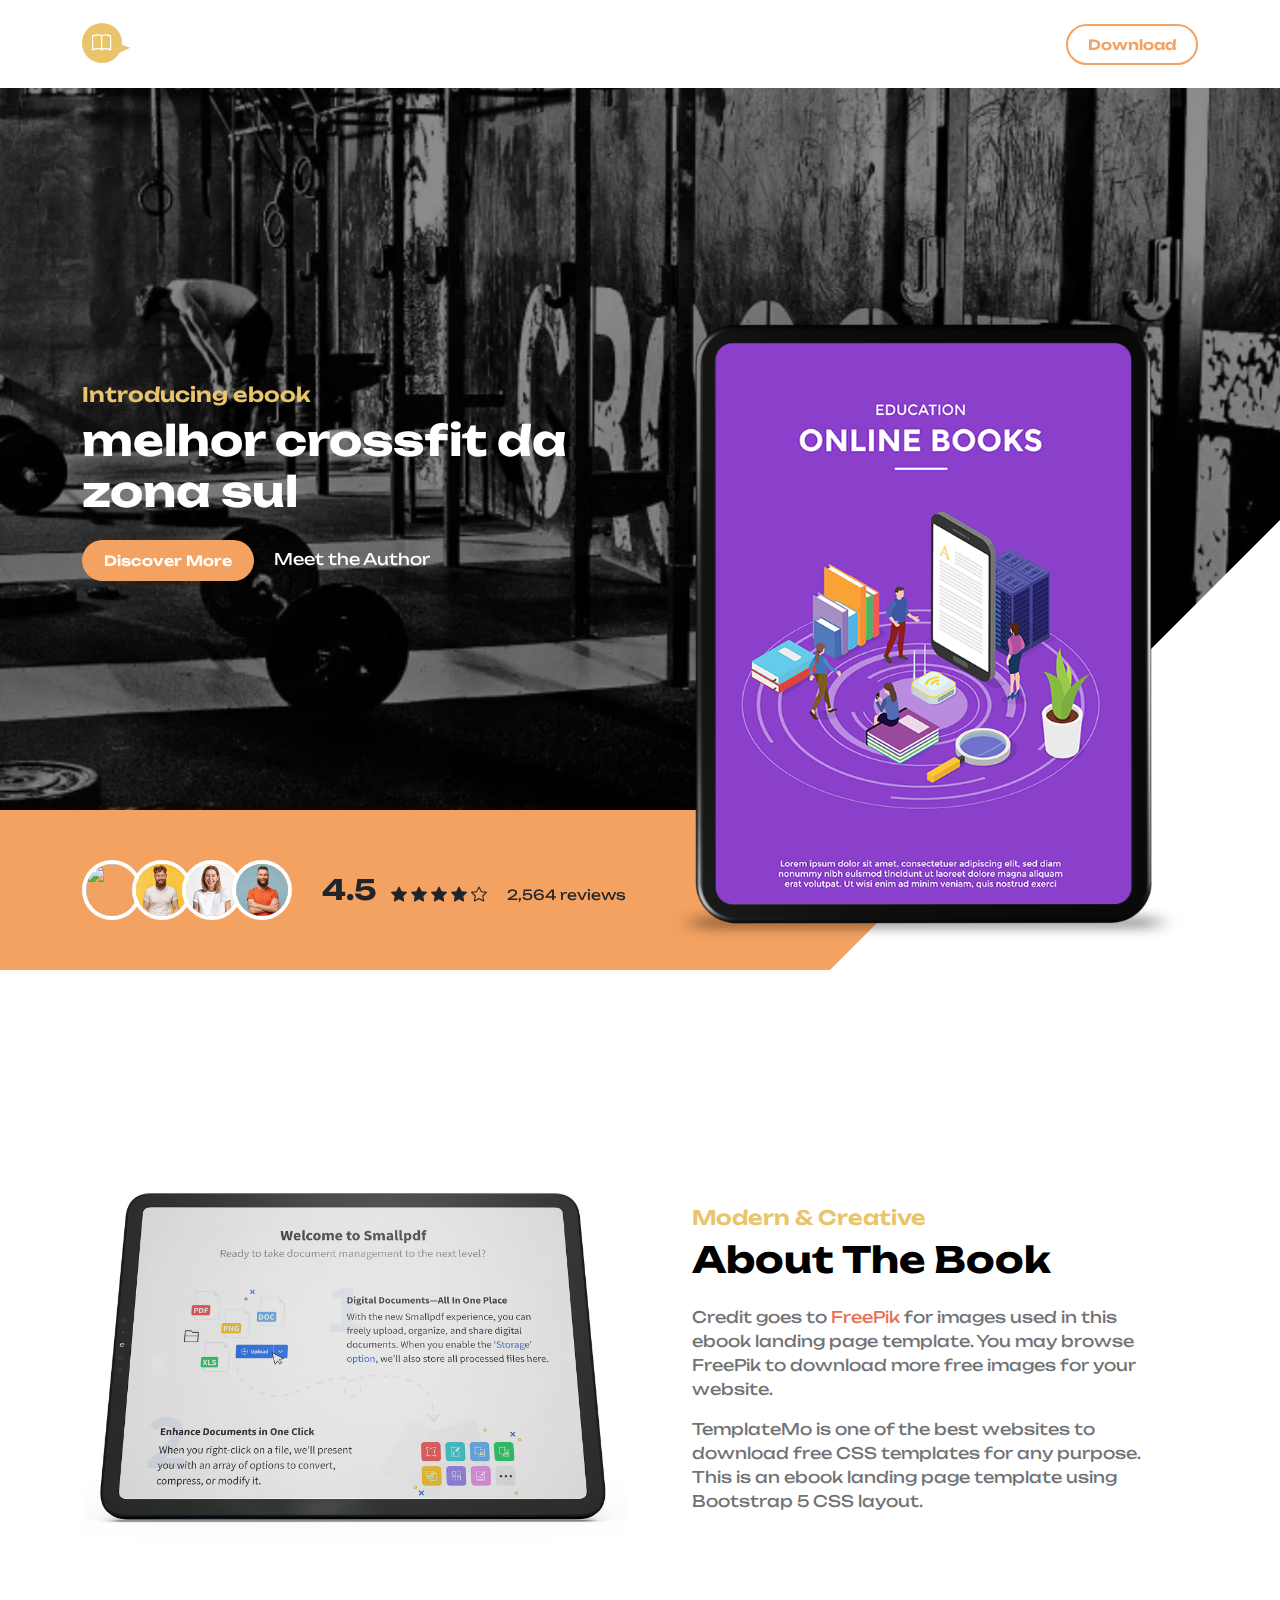
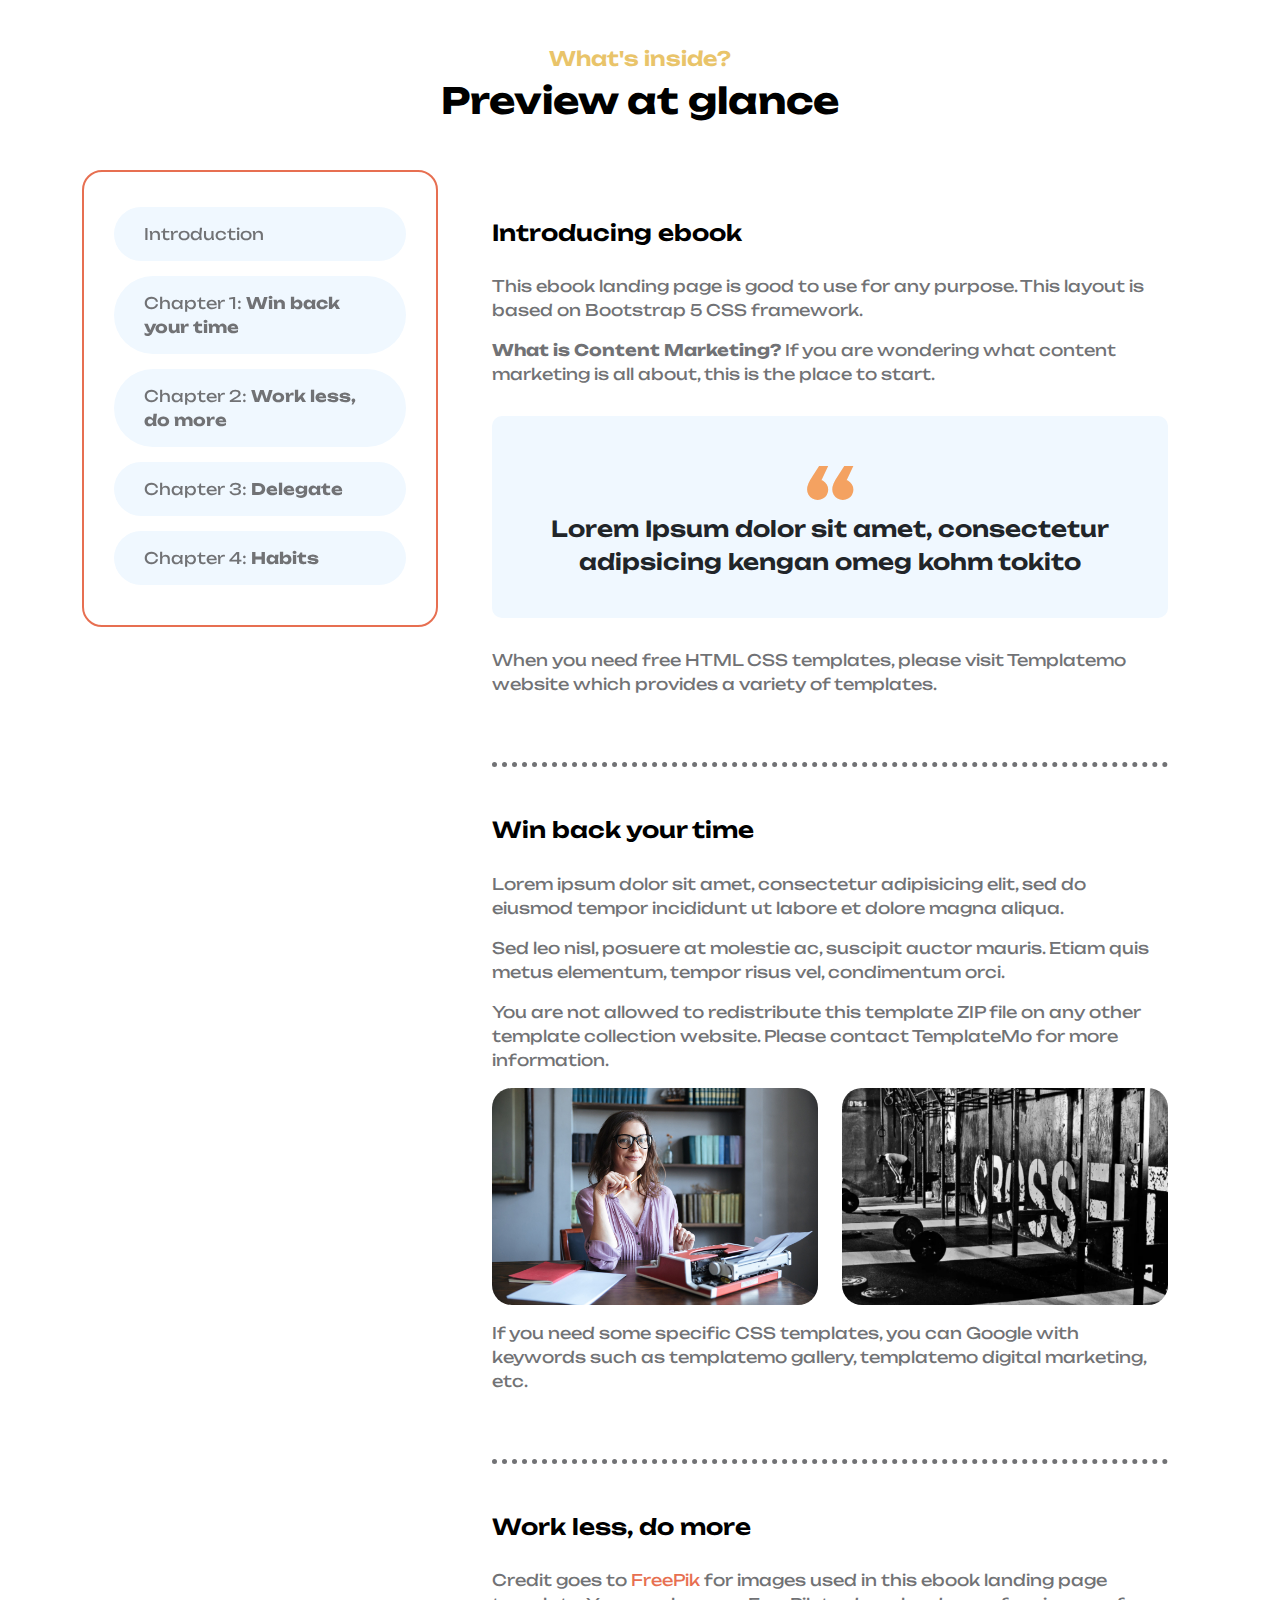
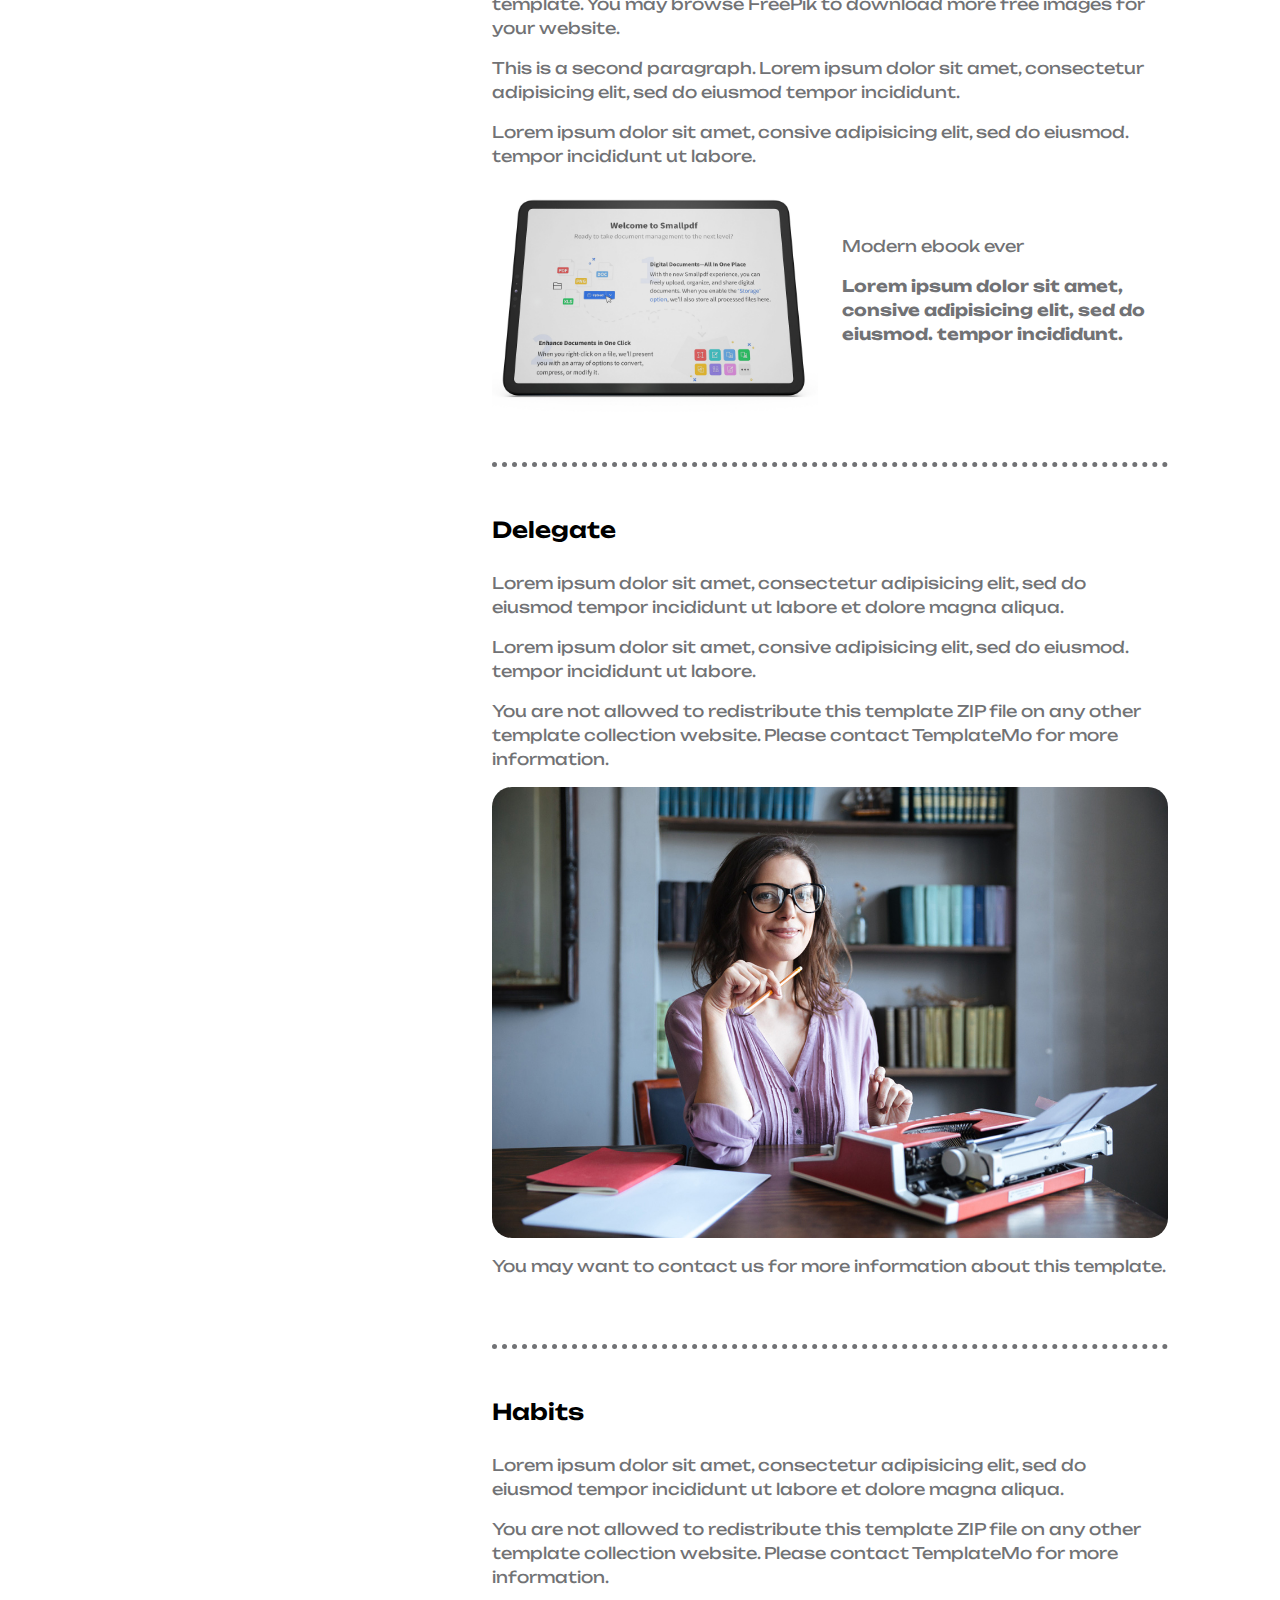
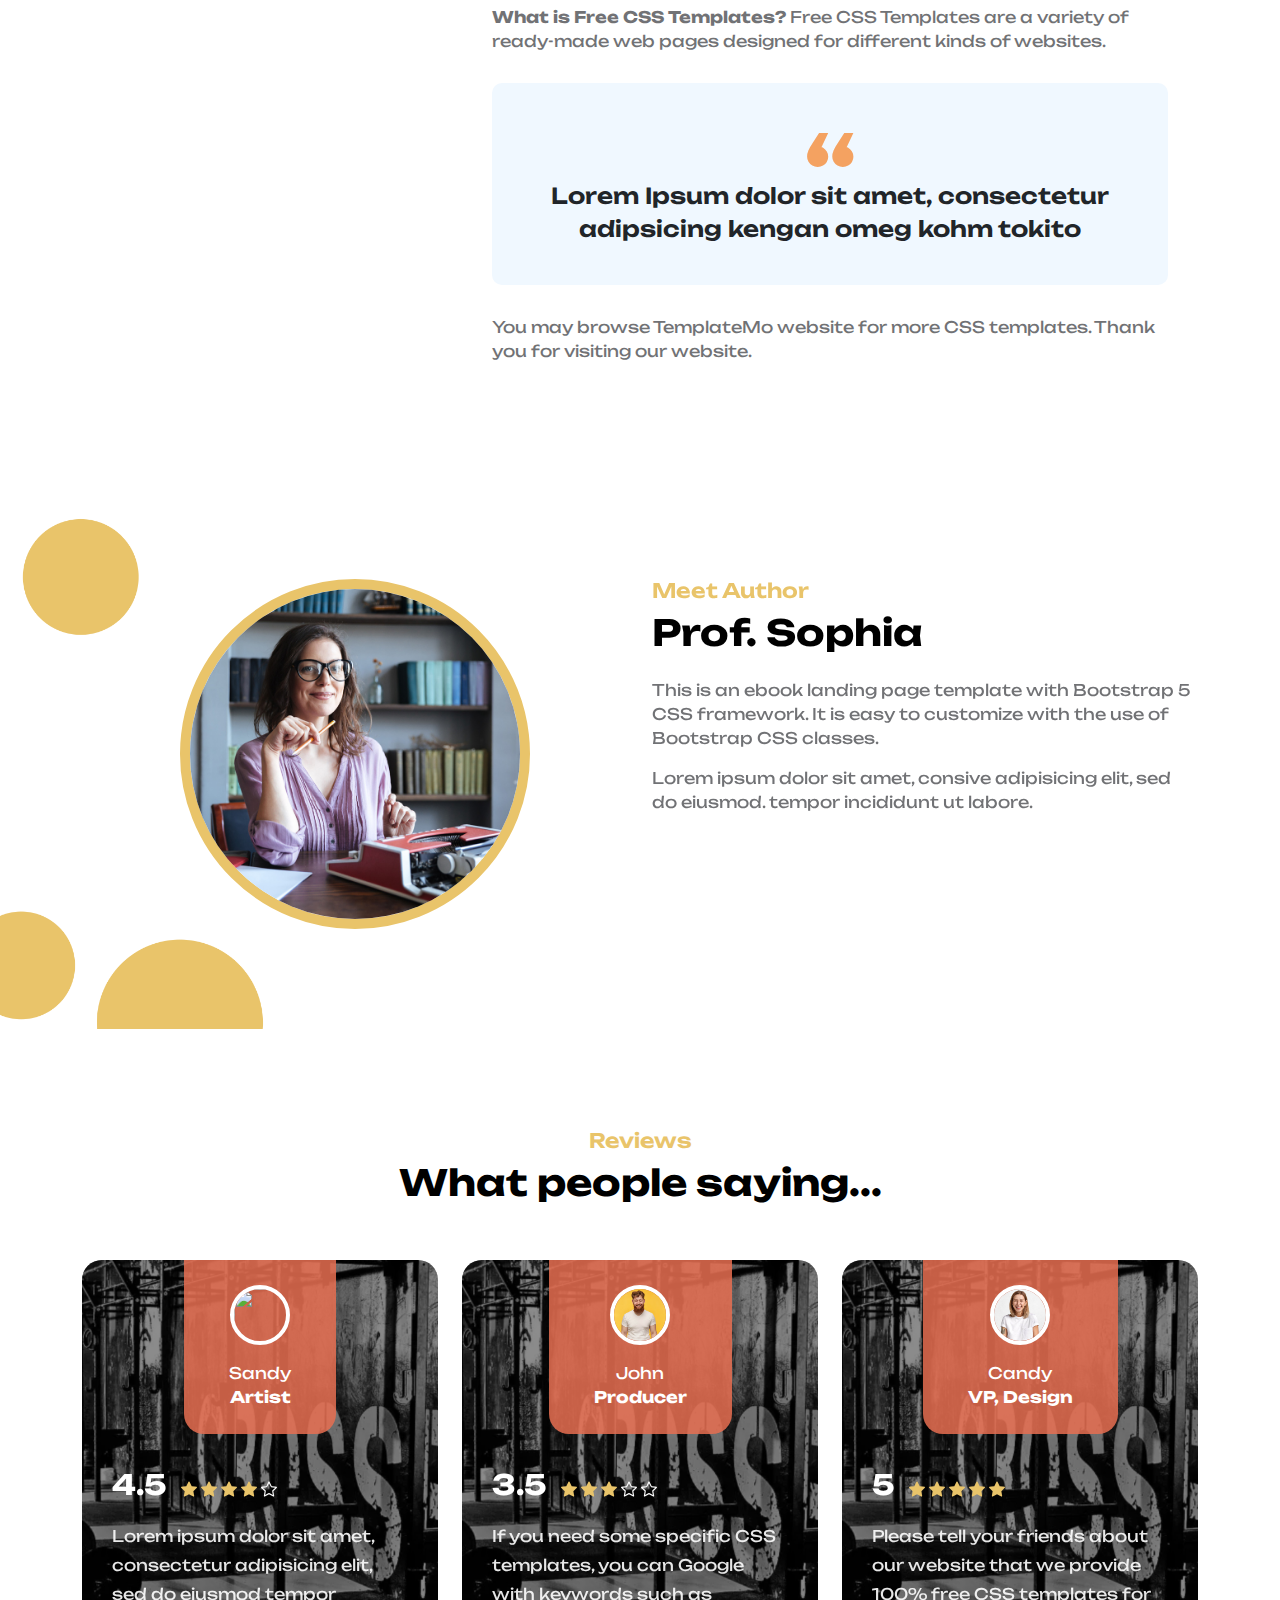
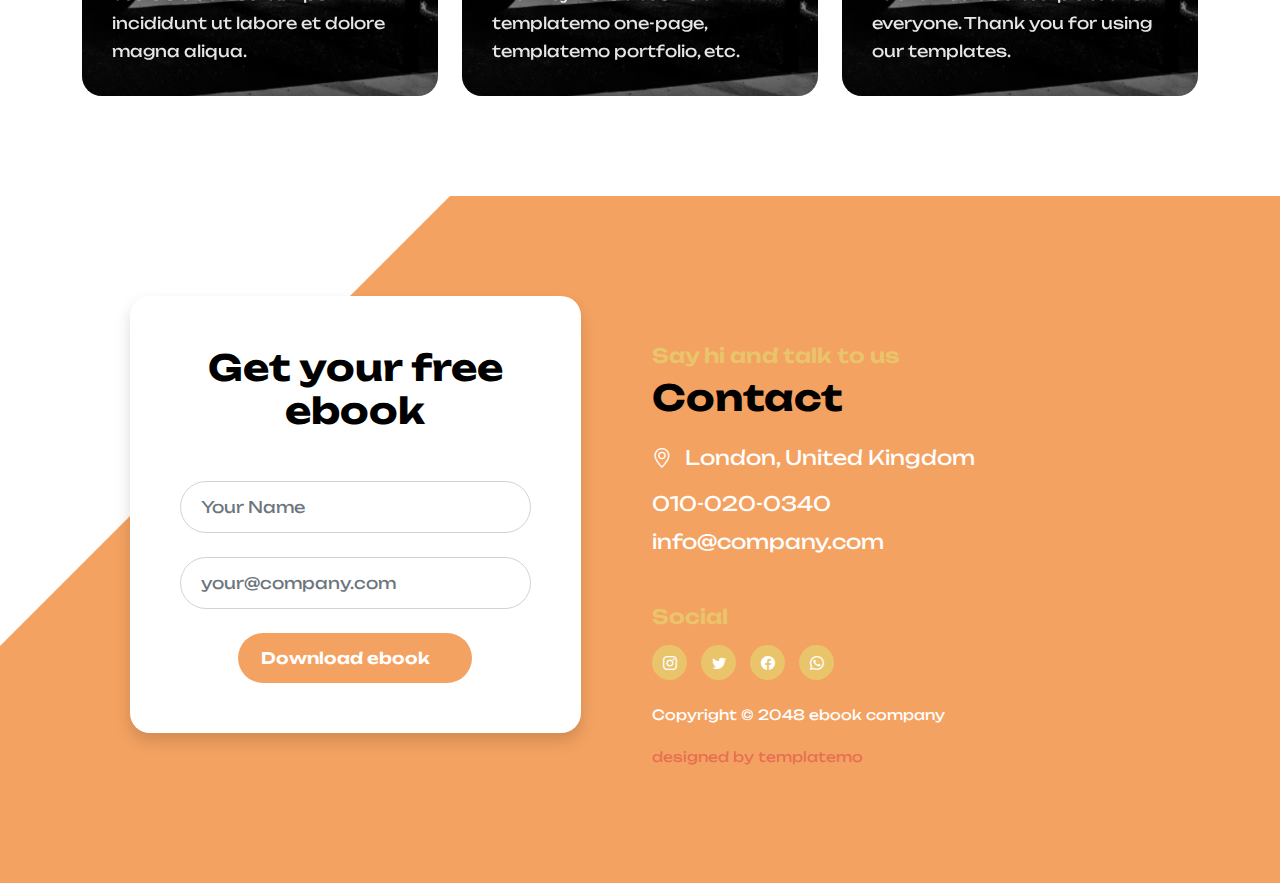
==== commit 7df7e0db: "Add files via upload" ====
--- a/index.html
+++ b/index.html
@@ -1,5 +1,5 @@
 <!doctype html>
-<html lang="en">
+<html lang="pt-br">
     <head>
         <meta charset="utf-8">
         <meta name="viewport" content="width=device-width, initial-scale=1">
@@ -38,7 +38,9 @@
                 <div class="container">
                     <a class="navbar-brand" href="index.html">
                         <i class="navbar-brand-icon bi-book me-2"></i>
-                        <span>renata</span>
+                        <span>DOPAZO CROSSFIT 
+                        
+                        </span>
                     </a>
 
                     <div class="d-lg-none ms-auto me-3">
@@ -94,7 +96,7 @@
 
                             <h6>Introducing ebook</h6>
 
-                            <h1 class="text-white mb-4">ebook landing page for professionals</h1>
+                            <h1 class="text-white mb-4">melhor crossfit da zona sul</h1>
 
                             <a href="#section_2" class="btn custom-btn smoothscroll me-3">Discover More</a>
 
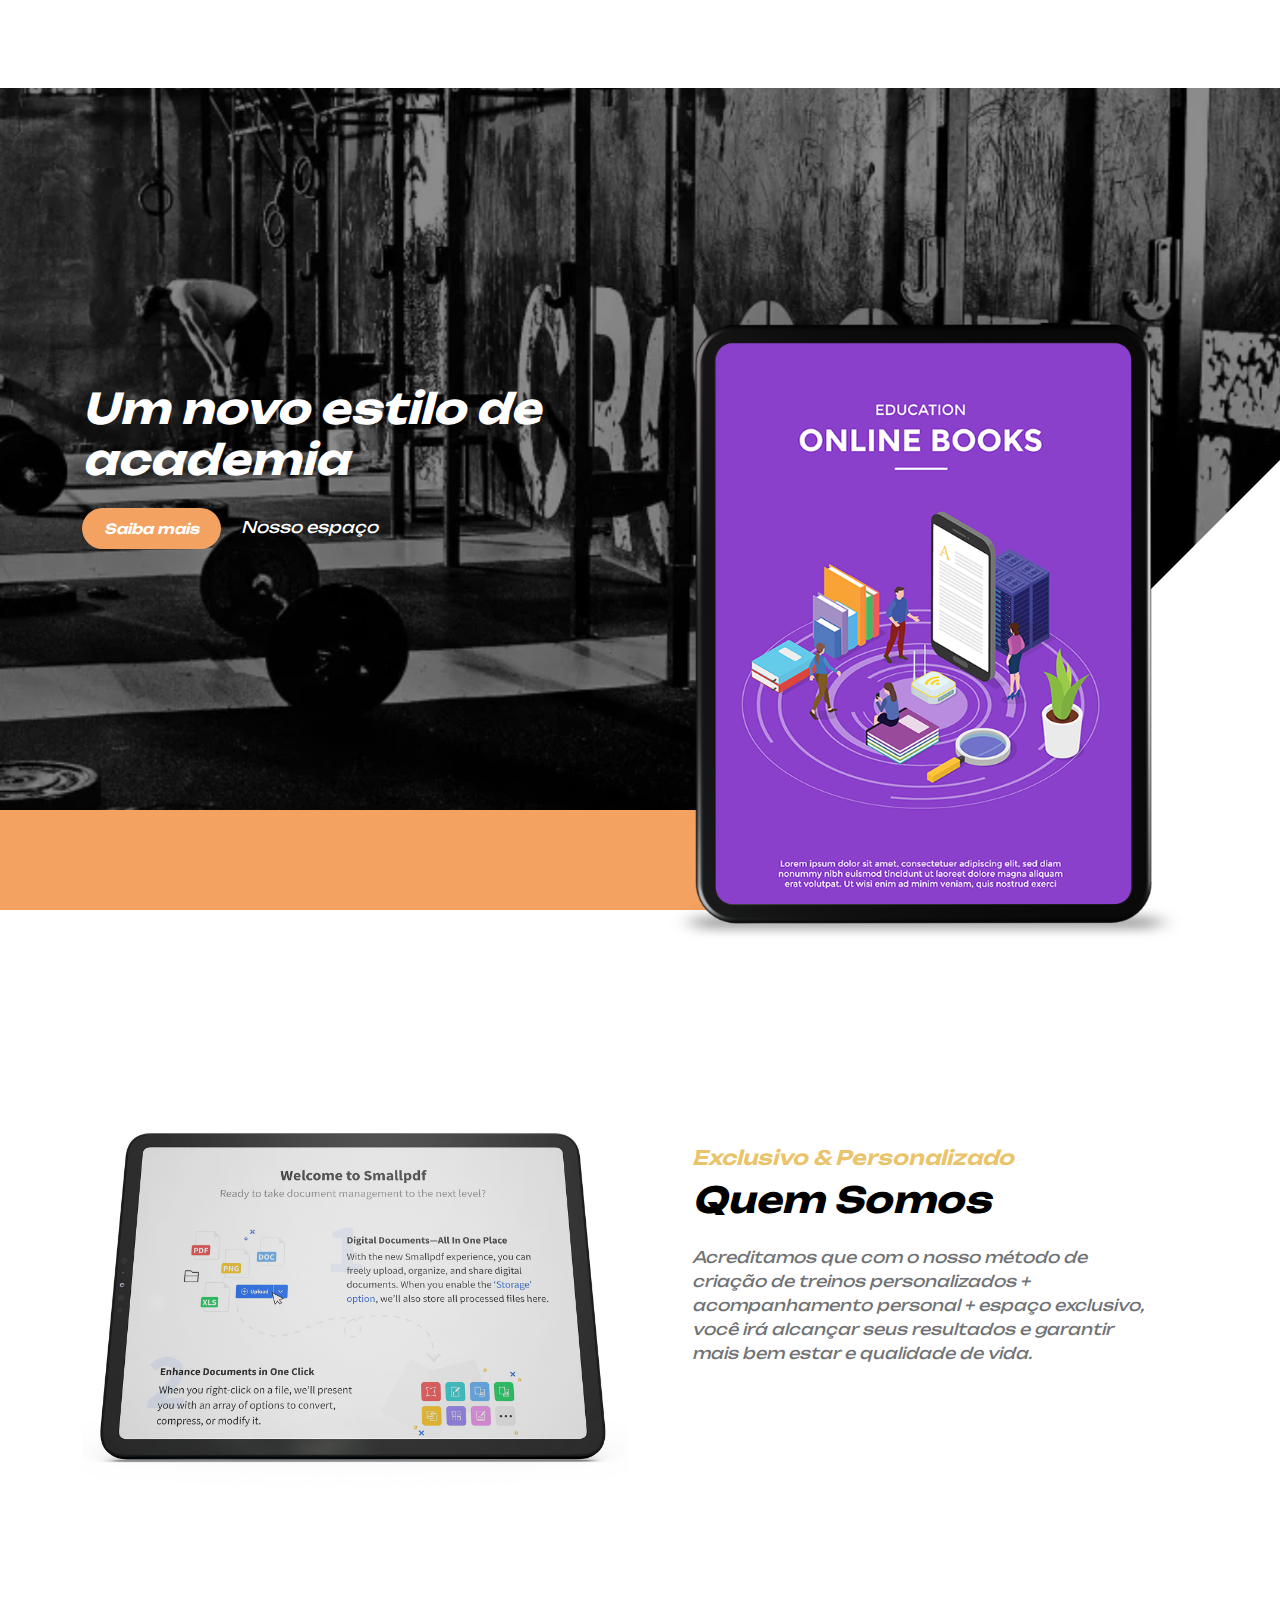
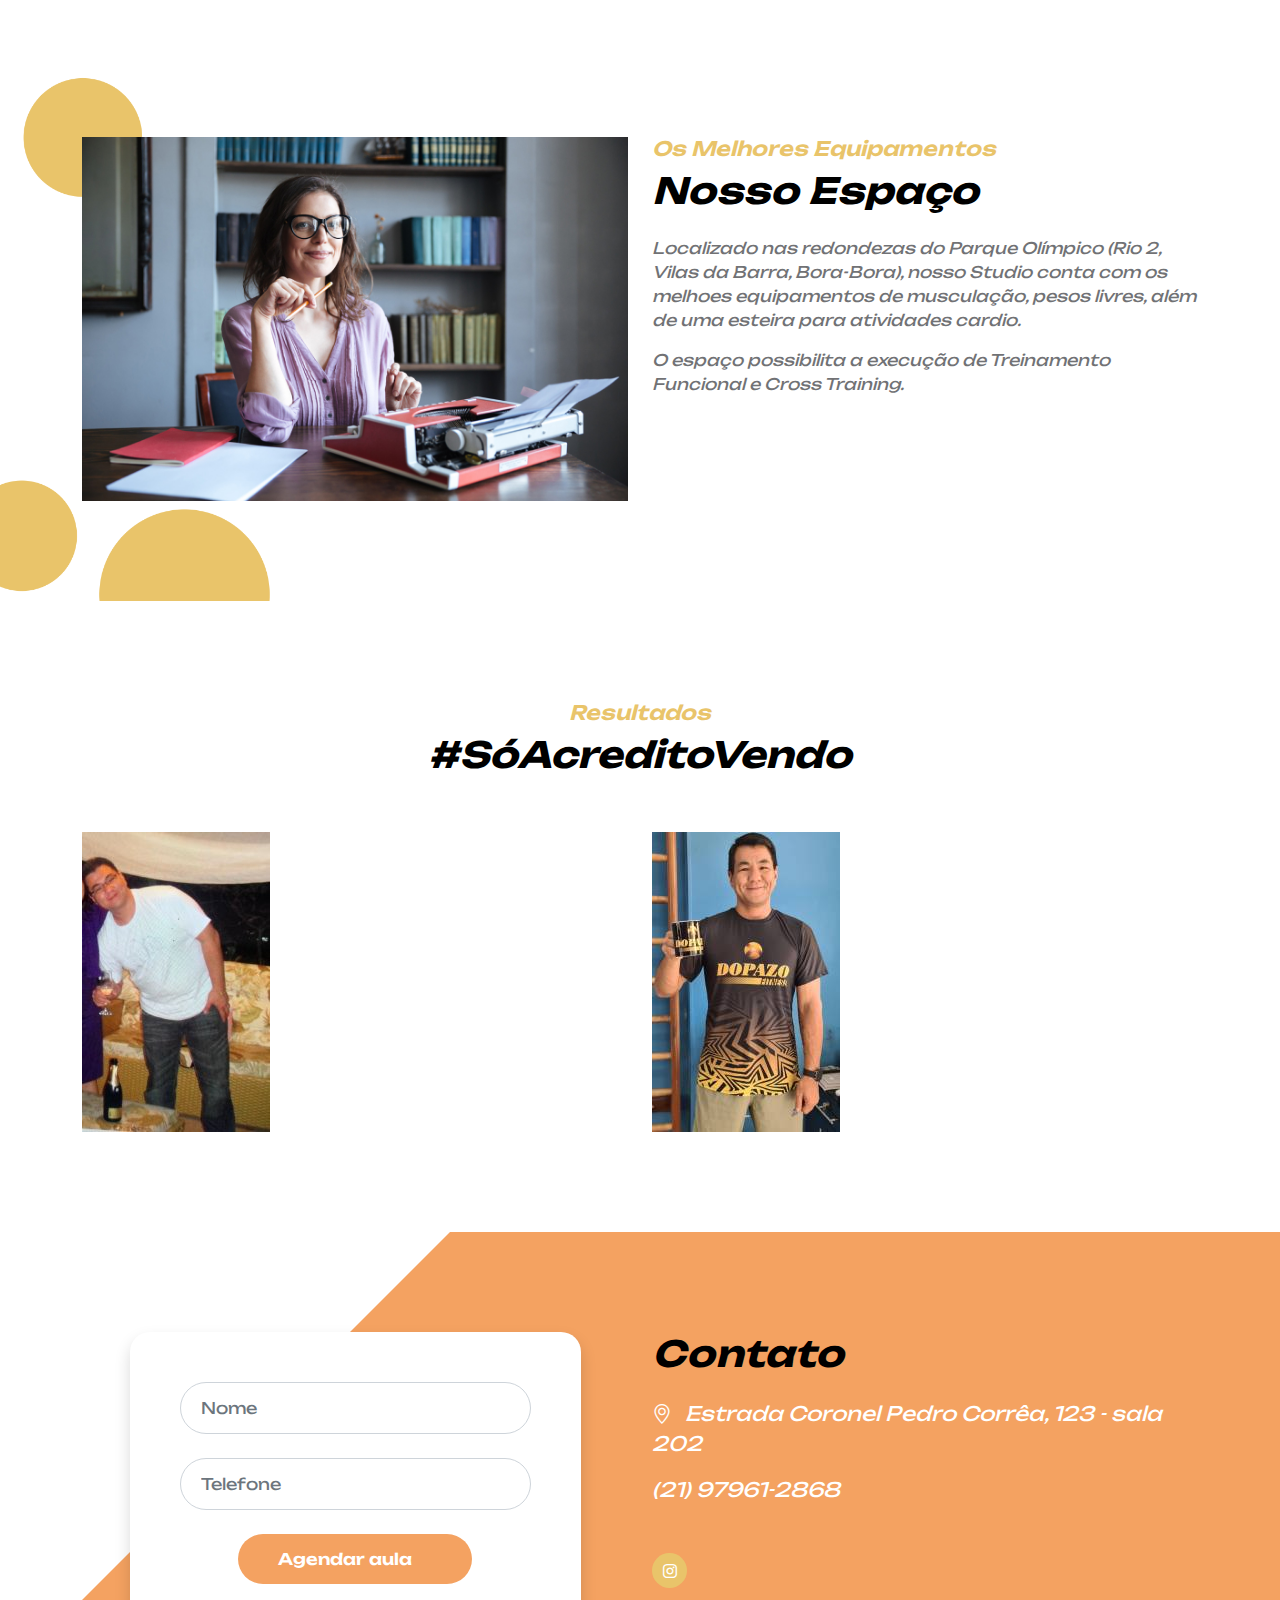
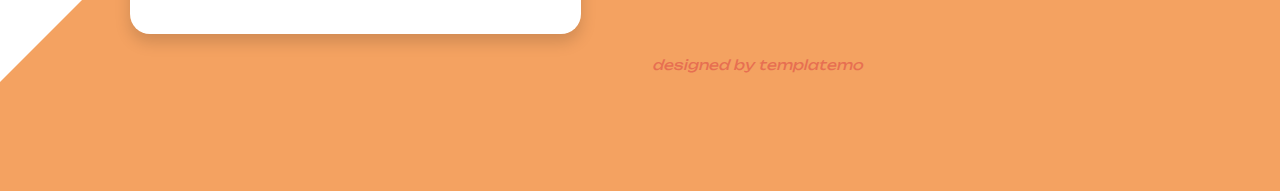
==== commit 0a341d59: "Add files via upload" ====
--- a/index.html
+++ b/index.html
@@ -1,13 +1,24 @@
 <!doctype html>
 <html lang="pt-br">
     <head>
+        
+        <!-- Google tag (gtag.js) -->
+<script async src="https://www.googletagmanager.com/gtag/js?id=G-5FXSZ45BBS"></script>
+<script>
+  window.dataLayer = window.dataLayer || [];
+  function gtag(){dataLayer.push(arguments);}
+  gtag('js', new Date());
+
+  gtag('config', 'G-5FXSZ45BBS');
+</script>
+
         <meta charset="utf-8">
         <meta name="viewport" content="width=device-width, initial-scale=1">
 
-        <meta name="description" content="">
+        <meta name="Dopazo Fitness é o melhor studio na região olímpica, com treinos personalizados para as suas necessidades." content="">
         <meta name="author" content="">
 
-        <title>ebook landing page template</title>
+        <title>dopazo fitness</title>
 
         <!-- CSS FILES -->        
         <link rel="preconnect" href="https://fonts.googleapis.com">
@@ -37,18 +48,13 @@
             <nav class="navbar navbar-expand-lg">
                 <div class="container">
                     <a class="navbar-brand" href="index.html">
-                        <i class="navbar-brand-icon bi-book me-2"></i>
-                        <span>DOPAZO CROSSFIT 
+                        <i class= </i>
+                        <span>DOPAZO FITNESS
                         
                         </span>
                     </a>
 
-                    <div class="d-lg-none ms-auto me-3">
-                        <a href="#" class="btn custom-btn custom-border-btn btn-naira btn-inverted">
-                            <i class="btn-icon bi-cloud-download"></i>
-                            <span>Download</span><!-- duplicated another one below for mobile -->
-                        </a>
-                    </div>
+            
     
                     <button class="navbar-toggler" type="button" data-bs-toggle="collapse" data-bs-target="#navbarNav" aria-controls="navbarNav" aria-expanded="false" aria-label="Toggle navigation">
                         <span class="navbar-toggler-icon"></span>
@@ -57,32 +63,26 @@
                     <div class="collapse navbar-collapse" id="navbarNav">
                         <ul class="navbar-nav ms-lg-auto me-lg-4">
                             <li class="nav-item">
-                                <a class="nav-link click-scroll" href="#section_1">Home</a>
-                            </li>
-    
-                            <li class="nav-item">
-                                <a class="nav-link click-scroll" href="#section_2">The Book</a>
-                            </li>
-
-                            <li class="nav-item">
-                                <a class="nav-link click-scroll" href="#section_3">Author</a>
-                            </li>
-
-                            <li class="nav-item">
-                                <a class="nav-link click-scroll" href="#section_4">Reviews</a>
-                            </li>
-
-                            <li class="nav-item">
-                                <a class="nav-link click-scroll" href="#section_5">Contact</a>
+                                <a class="nav-link click-scroll" href="#section_1">HOME</a>
+                            </li>
+    
+                            <li class="nav-item">
+                                <a class="nav-link click-scroll" href="#section_2">QUEM SOMOS</a>
+                            </li>
+
+                            <li class="nav-item">
+                                <a class="nav-link click-scroll" href="#section_3">NOSSO ESPAÇO</a>
+                            </li>
+
+                            <li class="nav-item">
+                                <a class="nav-link click-scroll" href="#section_4">RESULTADOS</a>
+                            </li>
+
+                            <li class="nav-item">
+                                <a class="nav-link click-scroll" href="#section_5">FALE CONOSCO</a>
                             </li>
                         </ul>
 
-                        <div class="d-none d-lg-block">
-                            <a href="#" class="btn custom-btn custom-border-btn btn-naira btn-inverted">
-                                <i class="btn-icon bi-cloud-download"></i>
-                                <span>Download</span><!-- duplicated above one for mobile -->
-                            </a>
-                        </div>
                     </div>
                 </div>
             </nav>
@@ -94,13 +94,13 @@
 
                         <div class="col-lg-6 col-12 mb-5 pb-5 pb-lg-0 mb-lg-0">
 
-                            <h6>Introducing ebook</h6>
-
-                            <h1 class="text-white mb-4">melhor crossfit da zona sul</h1>
-
-                            <a href="#section_2" class="btn custom-btn smoothscroll me-3">Discover More</a>
-
-                            <a href="#section_3" class="link link--kale smoothscroll">Meet the Author</a>
+                            
+
+                            <h1 class="text-white mb-4">Um novo estilo de academia</h1>
+
+                            <a href="#section_2" class="btn custom-btn smoothscroll me-3">Saiba mais</a>
+
+                            <a href="#section_3" class="link link--kale smoothscroll">Nosso espaço</a>
                         </div>
 
                         <div class="hero-image-wrap col-lg-6 col-12 mt-3 mt-lg-0">
@@ -116,175 +116,42 @@
                 <div class="container">
                     <div class="row">
 
-                        <div class="col-lg-8 col-12">
-                            <div class="avatar-group d-flex flex-wrap align-items-center">
-                                <img src="images/avatar/portrait-beautiful-young-woman-standing-grey-wall.jpg" class="img-fluid avatar-image" alt="">
-
-                                <img src="images/avatar/portrait-young-redhead-bearded-male.jpg" class="img-fluid avatar-image avatar-image-left" alt="">
-
-                                <img src="images/avatar/pretty-blonde-woman.jpg" class="img-fluid avatar-image avatar-image-left" alt="">
-
-                                <img src="images/avatar/studio-portrait-emotional-happy-funny-smiling-boyfriend.jpg" class="img-fluid avatar-image avatar-image-left" alt="">
-
-                                <div class="reviews-group mt-3 mt-lg-0">
-                                    <strong>4.5</strong>
-
-                                    <i class="bi-star-fill"></i>
-                                    <i class="bi-star-fill"></i>
-                                    <i class="bi-star-fill"></i>
-                                    <i class="bi-star-fill"></i>
-                                    <i class="bi-star"></i>
-
-                                    <small class="ms-3">2,564 reviews</small>
+                    
+                    </div>
+                </div>
+            </section>
+
+
+            <section class="py-lg-5"></section>
+
+
+            <section class="book-section section-padding" id="section_2">
+                <div class="container">
+                    <div class="row">
+
+                        <div class="col-lg-6 col-12">
+                            <img src="images/tablet-screen-contents.jpg" class="img-fluid" alt="">
+                        </div>
+
+                        <div class="col-lg-6 col-12">
+                            <div class="book-section-info">
+                                <h6>Exclusivo &amp; Personalizado</h6>
+
+
+                                <h2 class="mb-4">Quem Somos</h2>
+
+                                <p>Acreditamos que com o nosso método de criação de treinos personalizados + acompanhamento personal + espaço exclusivo, você irá alcançar seus resultados e garantir mais bem estar e qualidade de vida.</p>
+                        
+                            </div>
+                        </div>
+
+                    </div>
+                </div>
+            </section>
+            
                                 </div>
                             </div>
                         </div>
-                    </div>
-                </div>
-            </section>
-
-
-            <section class="py-lg-5"></section>
-
-
-            <section class="book-section section-padding" id="section_2">
-                <div class="container">
-                    <div class="row">
-
-                        <div class="col-lg-6 col-12">
-                            <img src="images/tablet-screen-contents.jpg" class="img-fluid" alt="">
-                        </div>
-
-                        <div class="col-lg-6 col-12">
-                            <div class="book-section-info">
-                                <h6>Modern &amp; Creative</h6>
-
-
-                                <h2 class="mb-4">About The Book</h2>
-
-                                <p>Credit goes to <a rel="nofollow" href="https://freepik.com" target="_blank">FreePik</a> for images used in this ebook landing page template. You may browse FreePik to download more free images for your website.</p>
-
-                                <p>TemplateMo is one of the best websites to download free CSS templates for any purpose. This is an ebook landing page template using Bootstrap 5 CSS layout.</p>
-                            </div>
-                        </div>
-
-                    </div>
-                </div>
-            </section>
-
-
-            <section>
-                <div class="container">
-                    <div class="row">
-
-                        <div class="col-lg-12 col-12 text-center">
-                            <h6>What's inside?</h6>
-
-                            <h2 class="mb-5">Preview at glance</h2>
-                        </div>
-
-                        <div class="col-lg-4 col-12">
-                            <nav id="navbar-example3" class="h-100 flex-column align-items-stretch">
-                                <nav class="nav nav-pills flex-column">
-                                    <a class="nav-link smoothscroll" href="#item-1">Introduction</a>
-
-                                    <a class="nav-link smoothscroll" href="#item-2">Chapter 1: <strong>Win back your time</strong></a>
-
-                                    <a class="nav-link smoothscroll" href="#item-3">Chapter 2: <strong>Work less, do more</strong></a>
-
-                                    <a class="nav-link smoothscroll" href="#item-4">Chapter 3: <strong>Delegate</strong></a>
-
-                                    <a class="nav-link smoothscroll" href="#item-5">Chapter 4: <strong>Habits</strong></a>
-                                </nav>
-                            </nav>
-                        </div>
-
-                        <div class="col-lg-8 col-12">
-                            <div data-bs-spy="scroll" data-bs-target="#navbar-example3" data-bs-smooth-scroll="true" class="scrollspy-example-2" tabindex="0">
-                                <div class="scrollspy-example-item" id="item-1">
-                                    <h5>Introducing ebook</h5>
-
-                                    <p>This ebook landing page is good to use for any purpose. This layout is based on Bootstrap 5 CSS framework.</p>
-
-                                    <p><strong>What is Content Marketing?</strong> If you are wondering what content marketing is all about, this is the place to start.</p>
-
-                                    <blockquote class="blockquote">Lorem Ipsum dolor sit amet, consectetur adipsicing kengan omeg kohm tokito</blockquote>
-
-                                    <p>When you need free HTML CSS templates, please visit Templatemo website which provides a variety of templates.</p>
-                                </div>
-
-                                <div class="scrollspy-example-item" id="item-2">
-                                    <h5>Win back your time</h5>
-
-                                    <p>Lorem ipsum dolor sit amet, consectetur adipisicing elit, sed do eiusmod tempor incididunt ut labore et dolore magna aliqua.</p>
-
-                                    <p>Sed leo nisl, posuere at molestie ac, suscipit auctor mauris. Etiam quis metus elementum, tempor risus vel, condimentum orci.</p>
-
-                                    <p>You are not allowed to redistribute this template ZIP file on any other template collection website. Please contact TemplateMo for more information.</p>
-
-                                    <div class="row">
-                                        <div class="col-lg-6 col-12 mb-3">
-                                            <img src="images/portrait-mature-smiling-authoress-sitting-desk.jpg" class="scrollspy-example-item-image img-fluid" alt="">
-                                        </div>
-
-                                        <div class="col-lg-6 col-12 mb-3">
-                                            <img src="images/businessman-sitting-by-table-cafe.jpg" class="scrollspy-example-item-image img-fluid" alt="">
-                                        </div>
-                                    </div>
-
-                                    <p>If you need some specific CSS templates, you can Google with keywords such as templatemo gallery, templatemo digital marketing, etc.</p>
-                                </div>
-
-                                <div class="scrollspy-example-item" id="item-3">
-                                    <h5>Work less, do more</h5>
-
-                                    <p>Credit goes to <a rel="nofollow" href="https://freepik.com" target="_blank">FreePik</a> for images used in this ebook landing page template. You may browse FreePik to download more free images for your website.</p>
-                                    <p>This is a second paragraph. Lorem ipsum dolor sit amet, consectetur adipisicing elit, sed do eiusmod tempor incididunt.</p>
-
-                                    <p>Lorem ipsum dolor sit amet, consive adipisicing elit, sed do eiusmod. tempor incididunt ut labore.</p>
-
-                                    <div class="row align-items-center">
-                                        <div class="col-lg-6 col-12">
-                                            <img src="images/tablet-screen-contents.jpg" class="img-fluid" alt="">
-                                        </div>
-
-                                        <div class="col-lg-6 col-12">
-                                            <p>Modern ebook ever</p>
-
-                                            <p><strong>Lorem ipsum dolor sit amet, consive adipisicing elit, sed do eiusmod. tempor incididunt.</strong></p>
-                                        </div>
-                                    </div>
-                                </div>
-
-                                <div class="scrollspy-example-item" id="item-4">
-                                    <h5>Delegate</h5>
-
-                                    <p>Lorem ipsum dolor sit amet, consectetur adipisicing elit, sed do eiusmod tempor incididunt ut labore et dolore magna aliqua.</p>
-
-                                    <p>Lorem ipsum dolor sit amet, consive adipisicing elit, sed do eiusmod. tempor incididunt ut labore.</p>
-
-                                    <p>You are not allowed to redistribute this template ZIP file on any other template collection website. Please contact TemplateMo for more information.</p>
-
-                                    <img src="images/portrait-mature-smiling-authoress-sitting-desk.jpg" class="scrollspy-example-item-image img-fluid mb-3" alt="">
-
-                                    <p>You may want to contact us for more information about this template.</p>
-                                </div>
-
-                                <div class="scrollspy-example-item" id="item-5">
-                                    <h5>Habits</h5>
-
-                                    <p>Lorem ipsum dolor sit amet, consectetur adipisicing elit, sed do eiusmod tempor incididunt ut labore et dolore magna aliqua.</p>
-
-                                    <p>You are not allowed to redistribute this template ZIP file on any other template collection website. Please contact TemplateMo for more information.</p>
-
-                                    <p><strong>What is Free CSS Templates?</strong> Free CSS Templates are a variety of ready-made web pages designed for different kinds of websites.</p>
-
-                                    <blockquote class="blockquote">Lorem Ipsum dolor sit amet, consectetur adipsicing kengan omeg kohm tokito</blockquote>
-
-                                    <p>You may browse TemplateMo website for more CSS templates. Thank you for visiting our website.</p>
-                                </div>
-                            </div>
-                        </div>
 
                     </div>
                 </div>
@@ -296,17 +163,17 @@
                     <div class="row">
 
                         <div class="col-lg-6 col-12">
-                            <img src="images/portrait-mature-smiling-authoress-sitting-desk.jpg" class="author-image img-fluid" alt="">
+                            <img src="images/portrait-mature-smiling-authoress-sitting-desk.jpg" class="img-fluid" alt="">
                         </div>
 
                         <div class="col-lg-6 col-12 mt-5 mt-lg-0">
-                            <h6>Meet Author</h6>
-
-                            <h2 class="mb-4">Prof. Sophia</h2>
-
-                            <p>This is an ebook landing page template with Bootstrap 5 CSS framework. It is easy to customize with the use of Bootstrap CSS classes.</p>
-
-                            <p>Lorem ipsum dolor sit amet, consive adipisicing elit, sed do eiusmod. tempor incididunt ut labore.</p>
+                            <h6>Os Melhores Equipamentos</h6>
+
+                            <h2 class="mb-4">Nosso Espaço</h2>
+
+                            <p>Localizado nas redondezas do Parque Olímpico (Rio 2, Vilas da Barra, Bora-Bora), nosso Studio conta com os melhoes equipamentos de musculação, pesos livres, além de uma esteira para atividades cardio.</p>
+
+                            <p>O espaço possibilita a execução de Treinamento Funcional e Cross Training.</p>
                         </div>
 
                     </div>
@@ -319,113 +186,28 @@
                     <div class="row">
 
                         <div class="col-lg-12 col-12 text-center mb-5">
-                            <h6>Reviews</h6>
-
-                            <h2>What people saying...</h2>
-                        </div>
-
-                        <div class="col-lg-4 col-12">
-                            <div class="custom-block d-flex flex-wrap">
-                                <div class="custom-block-image-wrap d-flex flex-column">
-                                    <img src="images/avatar/portrait-beautiful-young-woman-standing-grey-wall.jpg" class="img-fluid avatar-image" alt="">
-
-                                    <div class="text-center mt-3">
-                                        <span class="text-white">Sandy</span>
-
-                                        <strong class="d-block text-white">Artist</strong>
-                                    </div>
-                                </div>
-
-                                <div class="custom-block-info">
-                                    <div class="reviews-group mb-3">
-                                        <strong>4.5</strong>
-
-                                        <i class="bi-star-fill"></i>
-                                        <i class="bi-star-fill"></i>
-                                        <i class="bi-star-fill"></i>
-                                        <i class="bi-star-fill"></i>
-                                        <i class="bi-star"></i>
-                                    </div>
-
-                                    <p class="mb-0">Lorem ipsum dolor sit amet, consectetur adipisicing elit, sed do eiusmod tempor incididunt ut labore et dolore magna aliqua.</p>
-                                </div>
-                            </div>
-                        </div>
-
-                        <div class="col-lg-4 col-12 my-5 my-lg-0">
-                            <div class="custom-block d-flex flex-wrap">
-                                <div class="custom-block-image-wrap d-flex flex-column">
-                                    <img src="images/avatar/portrait-young-redhead-bearded-male.jpg" class="img-fluid avatar-image avatar-image-left" alt="">
-
-                                    <div class="text-center mt-3">
-                                        <span class="text-white">John</span>
-
-                                        <strong class="d-block text-white">Producer</strong>
-                                    </div>
-                                </div>
-
-                                <div class="custom-block-info">
-                                    <div class="reviews-group mb-3">
-                                        <strong>3.5</strong>
-
-                                        <i class="bi-star-fill"></i>
-                                        <i class="bi-star-fill"></i>
-                                        <i class="bi-star-fill"></i>
-                                        <i class="bi-star"></i>
-                                        <i class="bi-star"></i>
-                                    </div>
-
-                                    <p class="mb-0">If you need some specific CSS templates, you can Google with keywords such as templatemo one-page, templatemo portfolio, etc.</p>
-                                </div>
-                            </div>
-                        </div>
-
-                        <div class="col-lg-4 col-12">
-                            <div class="custom-block d-flex flex-wrap">
-                                <div class="custom-block-image-wrap d-flex flex-column">
-                                    <img src="images/avatar/pretty-blonde-woman.jpg" class="img-fluid avatar-image" alt="">
-
-                                    <div class="text-center mt-3">
-                                        <span class="text-white">Candy</span>
-
-                                        <strong class="d-block text-white">VP, Design</strong>
-                                    </div>
-                                </div>
-
-                                <div class="custom-block-info">
-                                    <div class="reviews-group mb-3">
-                                        <strong>5</strong>
-
-                                        <i class="bi-star-fill"></i>
-                                        <i class="bi-star-fill"></i>
-                                        <i class="bi-star-fill"></i>
-                                        <i class="bi-star-fill"></i>
-                                        <i class="bi-star-fill"></i>
-                                    </div>
-
-                                    <p class="mb-0">Please tell your friends about our website that we provide 100% free CSS templates for everyone. Thank you for using our templates.</p>
-                                </div>
-                            </div>
-                        </div>
-
-                    </div>
-                </div>
-            </section>
-
-
+                            <h6>Resultados</h6>
+
+                            <h2> #SóAcreditoVendo</h2>
+                        </div>
+                        <div class="col-lg-6 col-6">
+                            <img src="images/foto1.jpeg" class="img-fluid" alt="" >
+                        </div>
+                        <div class="col-lg-6 col-6">
+                            <img src="images/foto2.jpg" class="img-fluid" alt="">
+                        </div>
+                    </section>
             <section class="contact-section section-padding" id="section_5">
                 <div class="container">
                     <div class="row">
 
                         <div class="col-lg-5 col-12 mx-auto">
-                            <form class="custom-form ebook-download-form bg-white shadow" action="#" method="post" role="form">
-                                <div class="text-center mb-5">
-                                    <h2 class="mb-1">Get your free ebook</h2>
-                                </div>
+                            <form class="custom-form ebook-download-form bg-white shadow" action="mailto:dopazofitness@gmail.com" method="post" role="form">
+                        
 
                                 <div class="ebook-download-form-body">
                                     <div class="input-group mb-4">
-                                        <input type="text" name="ebook-form-name" id="ebook-form-name" class="form-control" aria-label="ebook-form-name" aria-describedby="basic-addon1" placeholder="Your Name" required>
+                                        <input type="text" name="ebook-form-name" id="ebook-form-name" class="form-control" aria-label="ebook-form-name" aria-describedby="basic-addon1" placeholder="Nome" required>
 
                                         <span class="input-group-text" id="basic-addon1">
                                             <i class="custom-form-icon bi-person"></i>
@@ -433,63 +215,50 @@
                                     </div>
 
                                     <div class="input-group mb-4">
-                                        <input type="email" name="ebook-email" id="ebook-email" pattern="[^ @]*@[^ @]*" class="form-control" placeholder="your@company.com" aria-label="ebook-form-email" aria-describedby="basic-addon2" required="">
+                                        <input type="tel" name="ebook-email" id="ebook-email" pattern="[^ @]*@[^ @]*" class="form-control" placeholder="Telefone" aria-label="ebook-form-email" aria-describedby="basic-addon2" required="">
 
                                         <span class="input-group-text" id="basic-addon2">
-                                            <i class="custom-form-icon bi-envelope"></i>
+                                        
                                         </span>
                                     </div>
 
                                     <div class="col-lg-8 col-md-10 col-8 mx-auto">
-                                        <button type="submit" class="form-control">Download ebook</button>
+                                        <button type="submit" class="form-control">Agendar aula</button>
                                     </div>
                                 </div>
                             </form>
                         </div>
 
                         <div class="col-lg-6 col-12">
-                            <h6 class="mt-5">Say hi and talk to us</h6>
-
-                            <h2 class="mb-4">Contact</h2>
+
+                            <h2 class="mb-4">Contato</h2>
 
                             <p class="mb-3">
                                 <i class="bi-geo-alt me-2"></i>
-                                London, United Kingdom
+                                Estrada Coronel Pedro Corrêa, 123 - sala 202
                             </p>
 
                             <p class="mb-2">
                                 <a href="tel: 010-020-0340" class="contact-link">
-                                    010-020-0340
+                                    (21) 97961-2868
                                 </a>
                             </p>
 
-                            <p>
-                                <a href="mailto:info@company.com" class="contact-link">
-                                    info@company.com
+                            
+            
                                 </a>
                             </p>
 
-                            <h6 class="site-footer-title mt-5 mb-3">Social</h6>
+                            <h6 class="site-footer-title mt-5 mb-3"></h6>
 
                             <ul class="social-icon mb-4">
                                 <li class="social-icon-item">
-                                    <a href="#" class="social-icon-link bi-instagram"></a>
+                                    <a href="https://www.instagram.com/dopazofitness/" class="social-icon-link bi-instagram"></a>
                                 </li>
 
-                                <li class="social-icon-item">
-                                    <a href="#" class="social-icon-link bi-twitter"></a>
-                                </li>
-                                
-                                <li class="social-icon-item">
-                                    <a href="#" class="social-icon-link bi-facebook"></a>
-                                </li>
-
-                                <li class="social-icon-item">
-                                    <a href="#" class="social-icon-link bi-whatsapp"></a>
-                                </li>
-                            </ul>
-
-                            <p class="copyright-text">Copyright © 2048 ebook company
+                                        </ul>
+
+                            <p class="copyright-text">
                             <br><br><a rel="nofollow" href="https://templatemo.com" target="_blank">designed by templatemo</a></p>
                         </div>
 
